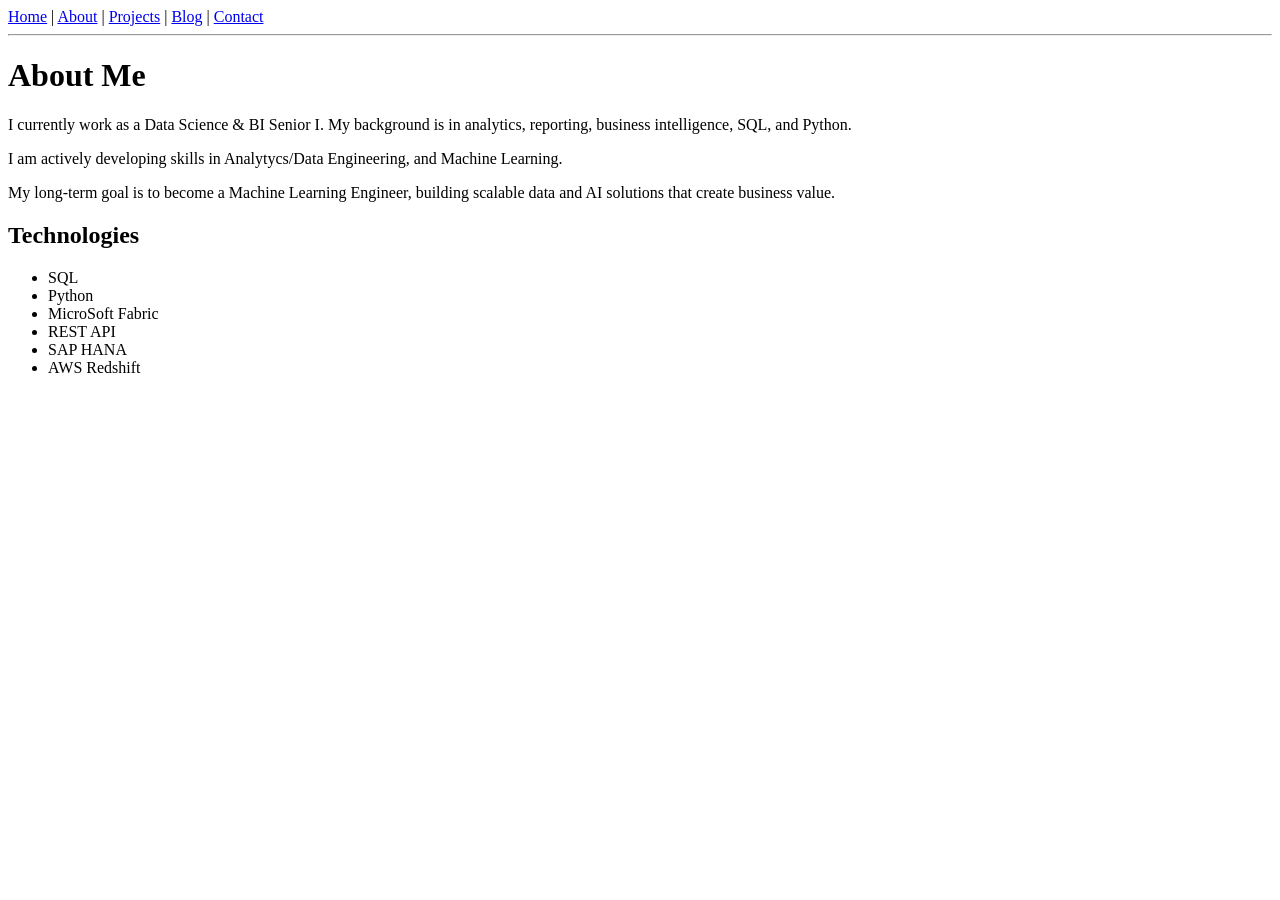
==== about.html @ 6cf84562 "Update about.html" ====
<!DOCTYPE html>
<html>
<head>
    <title>About - Jonathan Oh</title>
</head>
<body>

<nav>
    <a href="index.html">Home</a> |
    <a href="about.html">About</a> |
    <a href="projects.html">Projects</a> |
    <a href="blog.html">Blog</a> |
    <a href="contact.html">Contact</a>
</nav>

<hr>

<h1>About Me</h1>

<p>
I currently work as a Data Science & BI Senior I.
My background is in analytics, reporting, business
intelligence, SQL, and Python.
</p>

<p>
I am actively developing skills in Analytycs/Data Engineering, 
and Machine Learning.
</p>

<p>
My long-term goal is to become a Machine Learning Engineer,
building scalable data and AI solutions that create business
value.
</p>

<h2>Technologies</h2>

<ul>
    <li>SQL</li>
    <li>Python</li>
    <li>MicroSoft Fabric</li>
    <li>REST API</li>
    <li>SAP HANA</li>
    <li>AWS Redshift</li>
    
</ul>

</body>
</html>
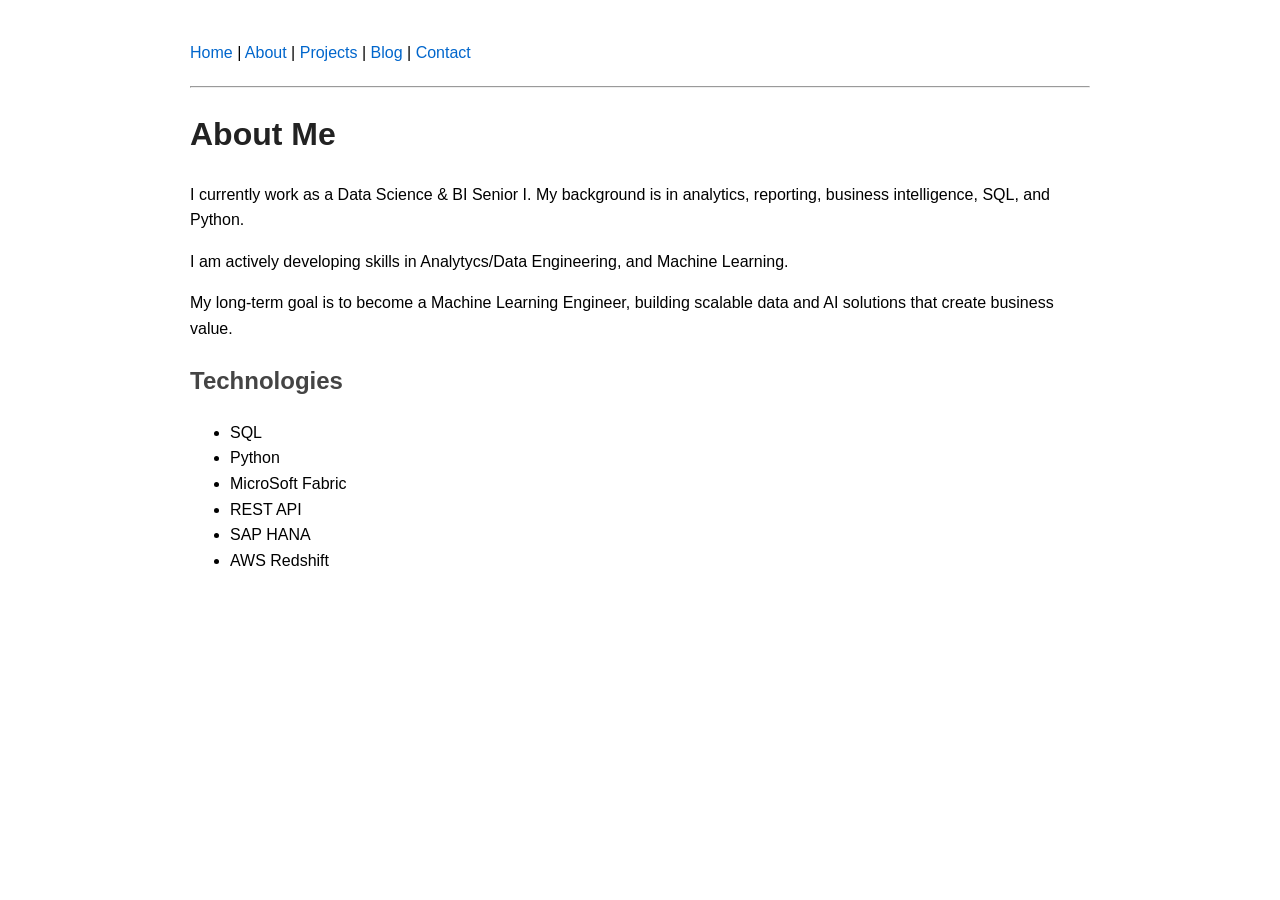
==== commit d517e173: "Update about.html" ====
--- a/about.html
+++ b/about.html
@@ -2,6 +2,7 @@
 <html>
 <head>
     <title>About - Jonathan Oh</title>
+    <link rel="stylesheet" href="style.css">
 </head>
 <body>
 
--- a/style.css
+++ b/style.css
@@ -0,0 +1,32 @@
+body {
+    font-family: Arial, sans-serif;
+    max-width: 900px;
+    margin: 40px auto;
+    padding: 0 20px;
+    line-height: 1.6;
+}
+
+nav {
+    margin-bottom: 20px;
+}
+
+nav a {
+    text-decoration: none;
+    color: #0066cc;
+}
+
+nav a:hover {
+    text-decoration: underline;
+}
+
+h1 {
+    color: #222;
+}
+
+h2 {
+    color: #444;
+}
+
+hr {
+    margin: 20px 0;
+}
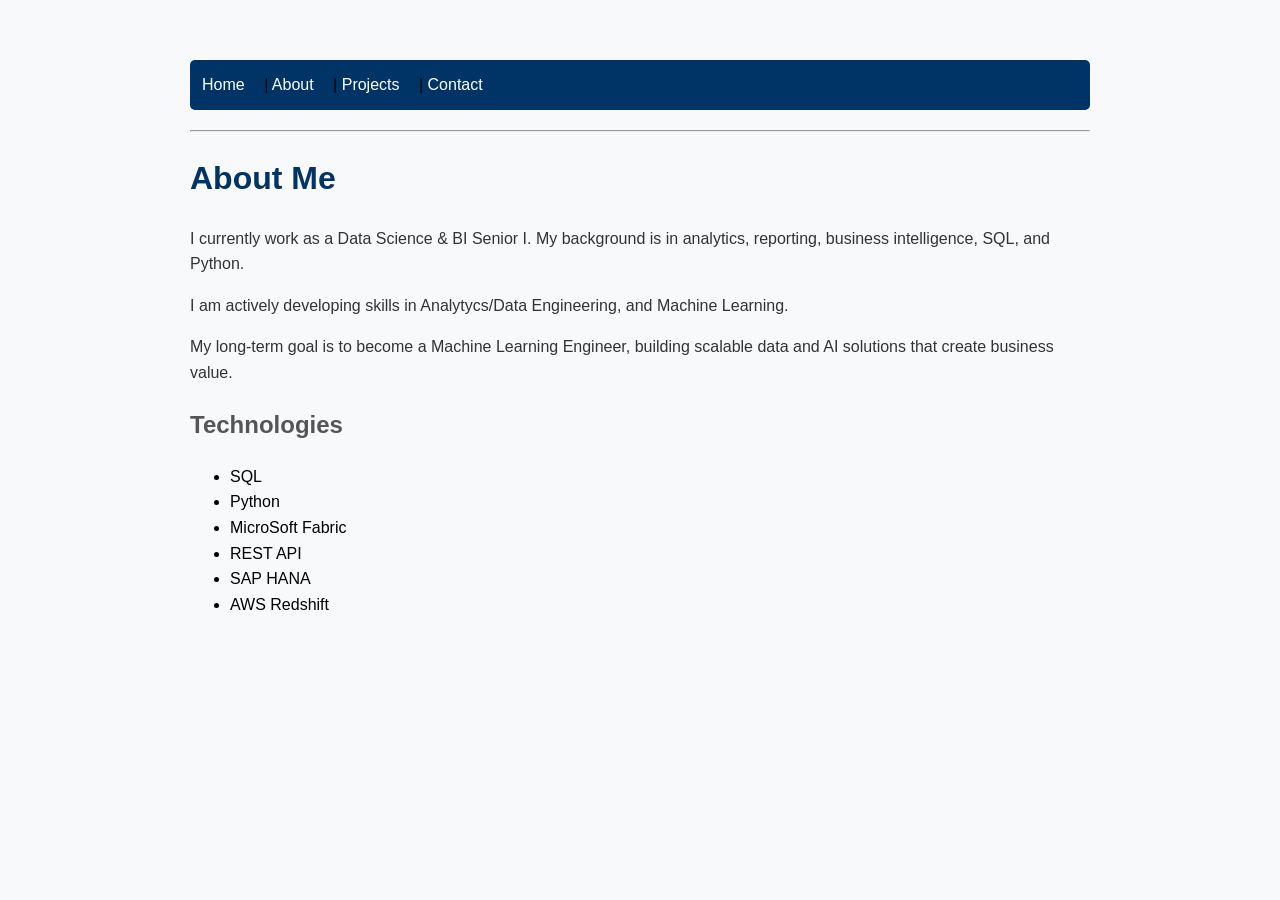
==== commit 00be0a91: "My first homepage is done" ====
--- a/about.html
+++ b/about.html
@@ -10,7 +10,6 @@
     <a href="index.html">Home</a> |
     <a href="about.html">About</a> |
     <a href="projects.html">Projects</a> |
-    <a href="blog.html">Blog</a> |
     <a href="contact.html">Contact</a>
 </nav>
 
--- a/style.css
+++ b/style.css
@@ -2,17 +2,21 @@
     font-family: Arial, sans-serif;
     max-width: 900px;
     margin: 40px auto;
-    padding: 0 20px;
+    padding: 20px;
     line-height: 1.6;
+    background-color: #f8f9fa;
 }
 
 nav {
-    margin-bottom: 20px;
+    background-color: #003366;
+    padding: 12px;
+    border-radius: 5px;
 }
 
 nav a {
+    color: white;
     text-decoration: none;
-    color: #0066cc;
+    margin-right: 15px;
 }
 
 nav a:hover {
@@ -20,13 +24,17 @@
 }
 
 h1 {
-    color: #222;
+    color: #003366;
 }
 
 h2 {
-    color: #444;
+    color: #555;
+}
+
+p {
+    color: #333;
 }
 
 hr {
     margin: 20px 0;
-}
+}
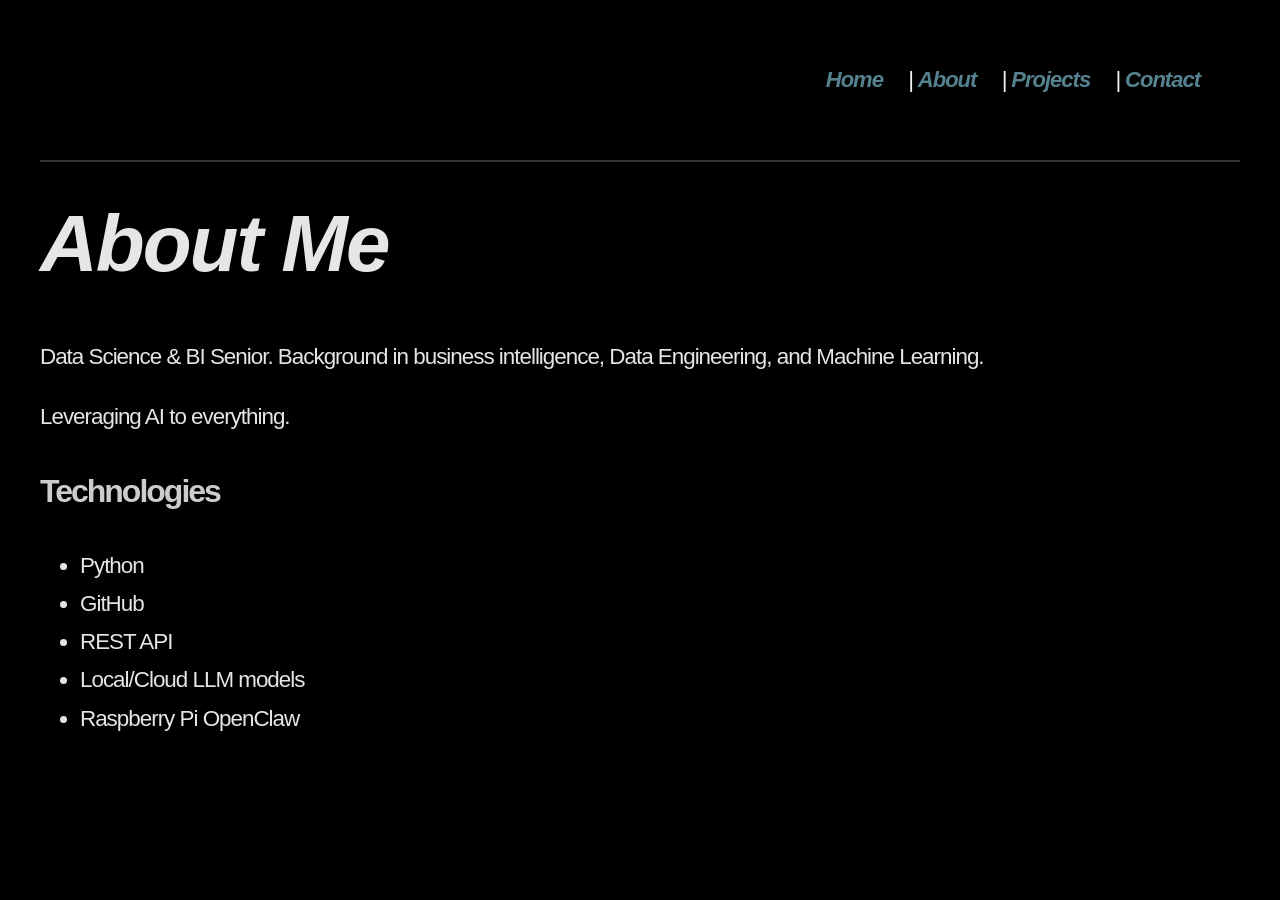
==== commit e925928d: "Reloading pages" ====
--- a/about.html
+++ b/about.html
@@ -1,5 +1,7 @@
 <!DOCTYPE html>
 <html>
+
+
 <head>
     <title>About - Jonathan Oh</title>
     <link rel="stylesheet" href="style.css">
@@ -18,33 +20,27 @@
 <h1>About Me</h1>
 
 <p>
-I currently work as a Data Science & BI Senior I.
-My background is in analytics, reporting, business
-intelligence, SQL, and Python.
+Data Science & BI Senior.
+Background in business
+intelligence, Data Engineering, and Machine Learning.
 </p>
 
 <p>
-I am actively developing skills in Analytycs/Data Engineering, 
-and Machine Learning.
-</p>
-
-<p>
-My long-term goal is to become a Machine Learning Engineer,
-building scalable data and AI solutions that create business
-value.
+Leveraging AI to everything.
 </p>
 
 <h2>Technologies</h2>
 
 <ul>
-    <li>SQL</li>
     <li>Python</li>
-    <li>MicroSoft Fabric</li>
+    <li>GitHub</li>
     <li>REST API</li>
-    <li>SAP HANA</li>
-    <li>AWS Redshift</li>
+    <li>Local/Cloud LLM models</li>
+    <li>Raspberry Pi OpenClaw</li>
     
 </ul>
 
 </body>
+
+
 </html>
--- a/style.css
+++ b/style.css
@@ -1,40 +1,118 @@
 body {
-    font-family: Arial, sans-serif;
-    max-width: 900px;
-    margin: 40px auto;
-    padding: 20px;
-    line-height: 1.6;
-    background-color: #f8f9fa;
+    background-color: #000000;
+    color: #f5f5f5;
+
+    font-family: 'Inter', sans-serif;
+
+    max-width: 1600px;
+    margin: 0 auto;
+    padding: 40px;
+
+    line-height: 1.8;
+    font-size: 20px;
 }
 
+
 nav {
-    background-color: #003366;
-    padding: 12px;
-    border-radius: 5px;
+    padding: 20px;
+    letter-spacing: -1px;
+    font-style: italic;
+    font-size: 22px;
+    margin-bottom: 40px;
+    text-align: right;
 }
 
+
 nav a {
-    color: white;
+    color: #56818f;
     text-decoration: none;
-    margin-right: 15px;
+    letter-spacing: -1px;
+    font-weight: 600;
+    margin-right: 20px;
 }
 
 nav a:hover {
+    color: white;
+}
+
+h1 {
+    font-family: 'Poppins', sans-serif;
+    color: rgb(230, 230, 230);
+    font-style: italic;
+    font-size: 5rem;
+    letter-spacing: -2px;
+    margin-top: 10px;
+    margin-bottom: 10px;
+}
+
+h2 {
+    font-family: 'Poppins', sans-serif;
+    color: #cccccc;
+    letter-spacing: -2px;
+    font-size: 2rem;
+}
+h3 {
+    font-family: 'Poppins', sans-serif;
+    color: white;
+    letter-spacing: -1px;
+    font-size: 1.5rem;
+}
+
+
+p {
+    font-family: 'Poppins', sans-serif;
+    font-size: 1.4rem;
+    font-weight: 540;
+    line-height: 1.7;
+    letter-spacing: -1px;
+    color: #e5e5e5;
+}
+p a {
+    color: #38bdf8;
+    text-decoration: underline;
+    font-weight: 600;
+}
+
+p a:hover {
+    color: #7dd3fc;
     text-decoration: underline;
 }
 
-h1 {
-    color: #003366;
-}
-
-h2 {
-    color: #555;
-}
-
-p {
-    color: #333;
+img {
+    border-radius: 50%;
+    border: 4px solid #4da3ff;
 }
 
 hr {
-    margin: 20px 0;
-}+    border: 1px solid #333333;
+} 
+ul {
+    font-family: 'Poppin', sans-serif;
+    font-size: 1.4rem;
+    font-weight: 540;
+    line-height: 1.7;
+    letter-spacing: -1px;
+    color: #e5e5e5;
+}
+li a {
+    color: #00bfff;
+    text-decoration: none;
+    font-family: 'Inter', sans-serif;
+    letter-spacing: -1px;
+    font-size: 1.4rem;
+    font-weight: 550;
+    line-height: 1.7;
+}
+
+li a:hover {
+    color: #93c5fd;
+    letter-spacing: -1px;
+    text-decoration: underline;
+}
+.hero {
+    display: grid;
+    grid-template-columns: 2fr 1fr;
+    gap: 60px;
+    align-items: center;
+    min-height: 70vh;
+}
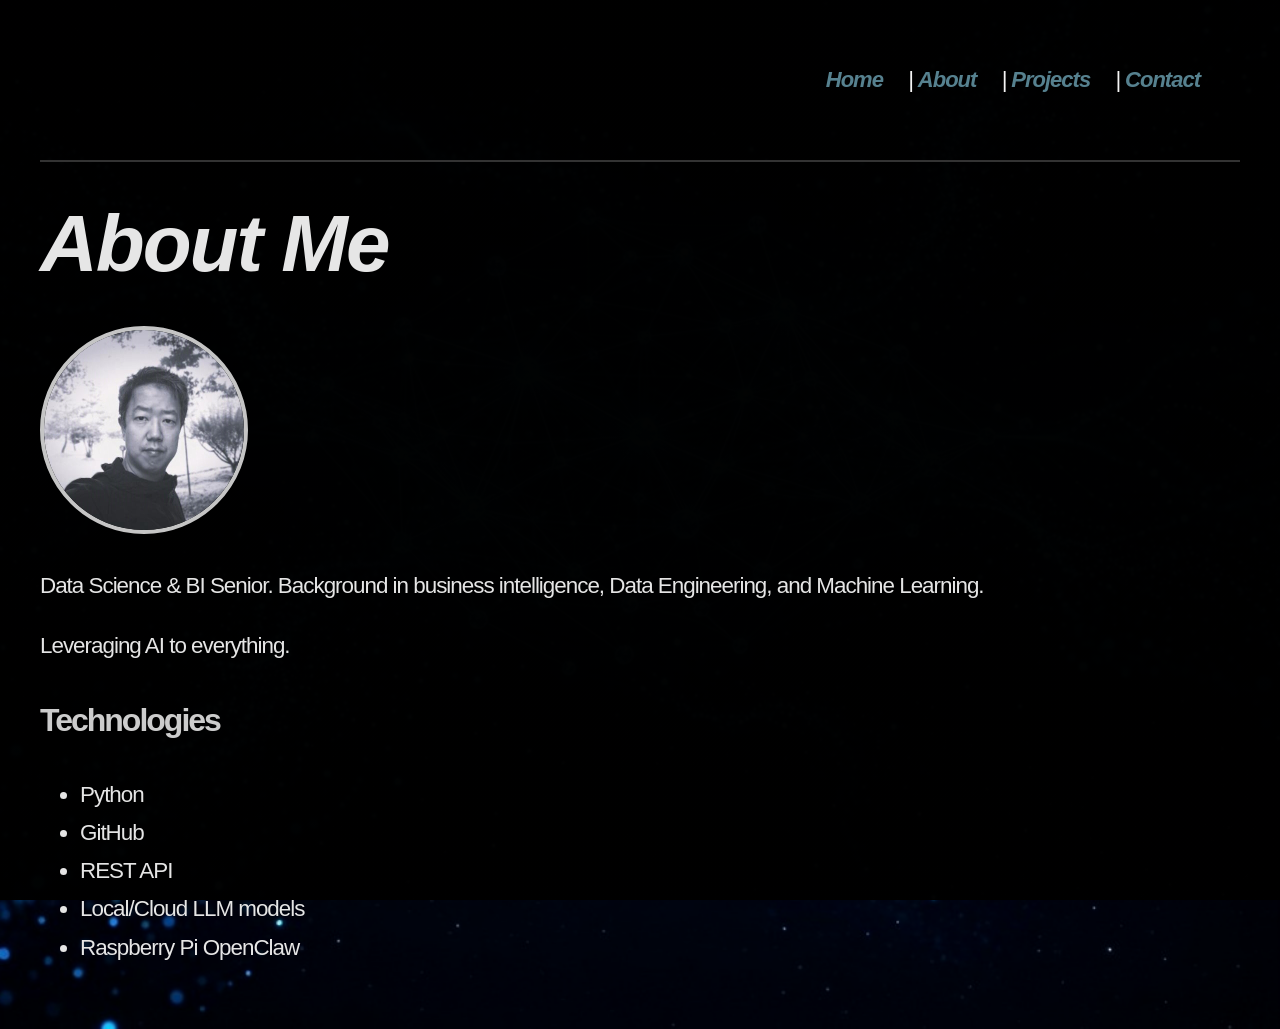
==== commit 1456fd0f: "Done for now" ====
--- a/about.html
+++ b/about.html
@@ -6,7 +6,7 @@
     <title>About - Jonathan Oh</title>
     <link rel="stylesheet" href="style.css">
 </head>
-<body>
+<body class="about-page">
 
 <nav>
     <a href="index.html">Home</a> |
@@ -18,7 +18,8 @@
 <hr>
 
 <h1>About Me</h1>
-
+    <img src="images/jonathan.jpg"
+        width="200">
 <p>
 Data Science & BI Senior.
 Background in business
--- a/style.css
+++ b/style.css
@@ -1,5 +1,4 @@
 body {
-    background-color: #000000;
     color: #f5f5f5;
 
     font-family: 'Inter', sans-serif;
@@ -10,6 +9,11 @@
 
     line-height: 1.8;
     font-size: 20px;
+    
+    background-repeat: no-repeat;
+    background-size: cover;
+    background-position: center;
+
 }
 
 
@@ -80,7 +84,7 @@
 
 img {
     border-radius: 50%;
-    border: 4px solid #4da3ff;
+    border: 4px solid #c5c5c5;
 }
 
 hr {
@@ -116,3 +120,61 @@
     align-items: center;
     min-height: 70vh;
 }
+.home-page {
+    background-image:
+        linear-gradient(
+            rgba(0, 0, 0, 0.91),
+            rgba(0, 0, 0, 0.91)
+        ),
+        url("images/home_bg.png");
+
+    background-repeat: no-repeat;
+    background-size: cover;
+    background-position: center;
+    background-attachment: fixed;
+    min-height: 100vh;
+}
+
+.about-page {
+    background-image:
+        linear-gradient(
+            rgba(0, 0, 0, 0.99),
+            rgba(0, 0, 0, 0.99)
+        ),
+        url("images/about_bg.png");
+
+    background-repeat: no-repeat;
+    background-size: cover;
+    background-position: center;
+    background-attachment: fixed;
+    min-height: 100vh;
+}
+.projects-page {
+    background-image:
+        linear-gradient(
+            rgba(0, 0, 0, 0.91),
+            rgba(0, 0, 0, 0.91)
+        ),
+        url("images/projects_bg.png");
+
+    background-repeat: no-repeat;
+    background-size: cover;
+    background-position: center;
+    background-attachment: fixed;
+    min-height: 100vh;
+}
+
+.contact-page {
+    background-image:
+        linear-gradient(
+            rgba(0, 0, 0, 0.99),
+            rgba(0, 0, 0, 0.99)
+        ),
+        url("images/contact_bg.png");
+
+    background-repeat: no-repeat;
+    background-size: cover;
+    background-position: center;
+    background-attachment: fixed;
+    min-height: 100vh;
+}
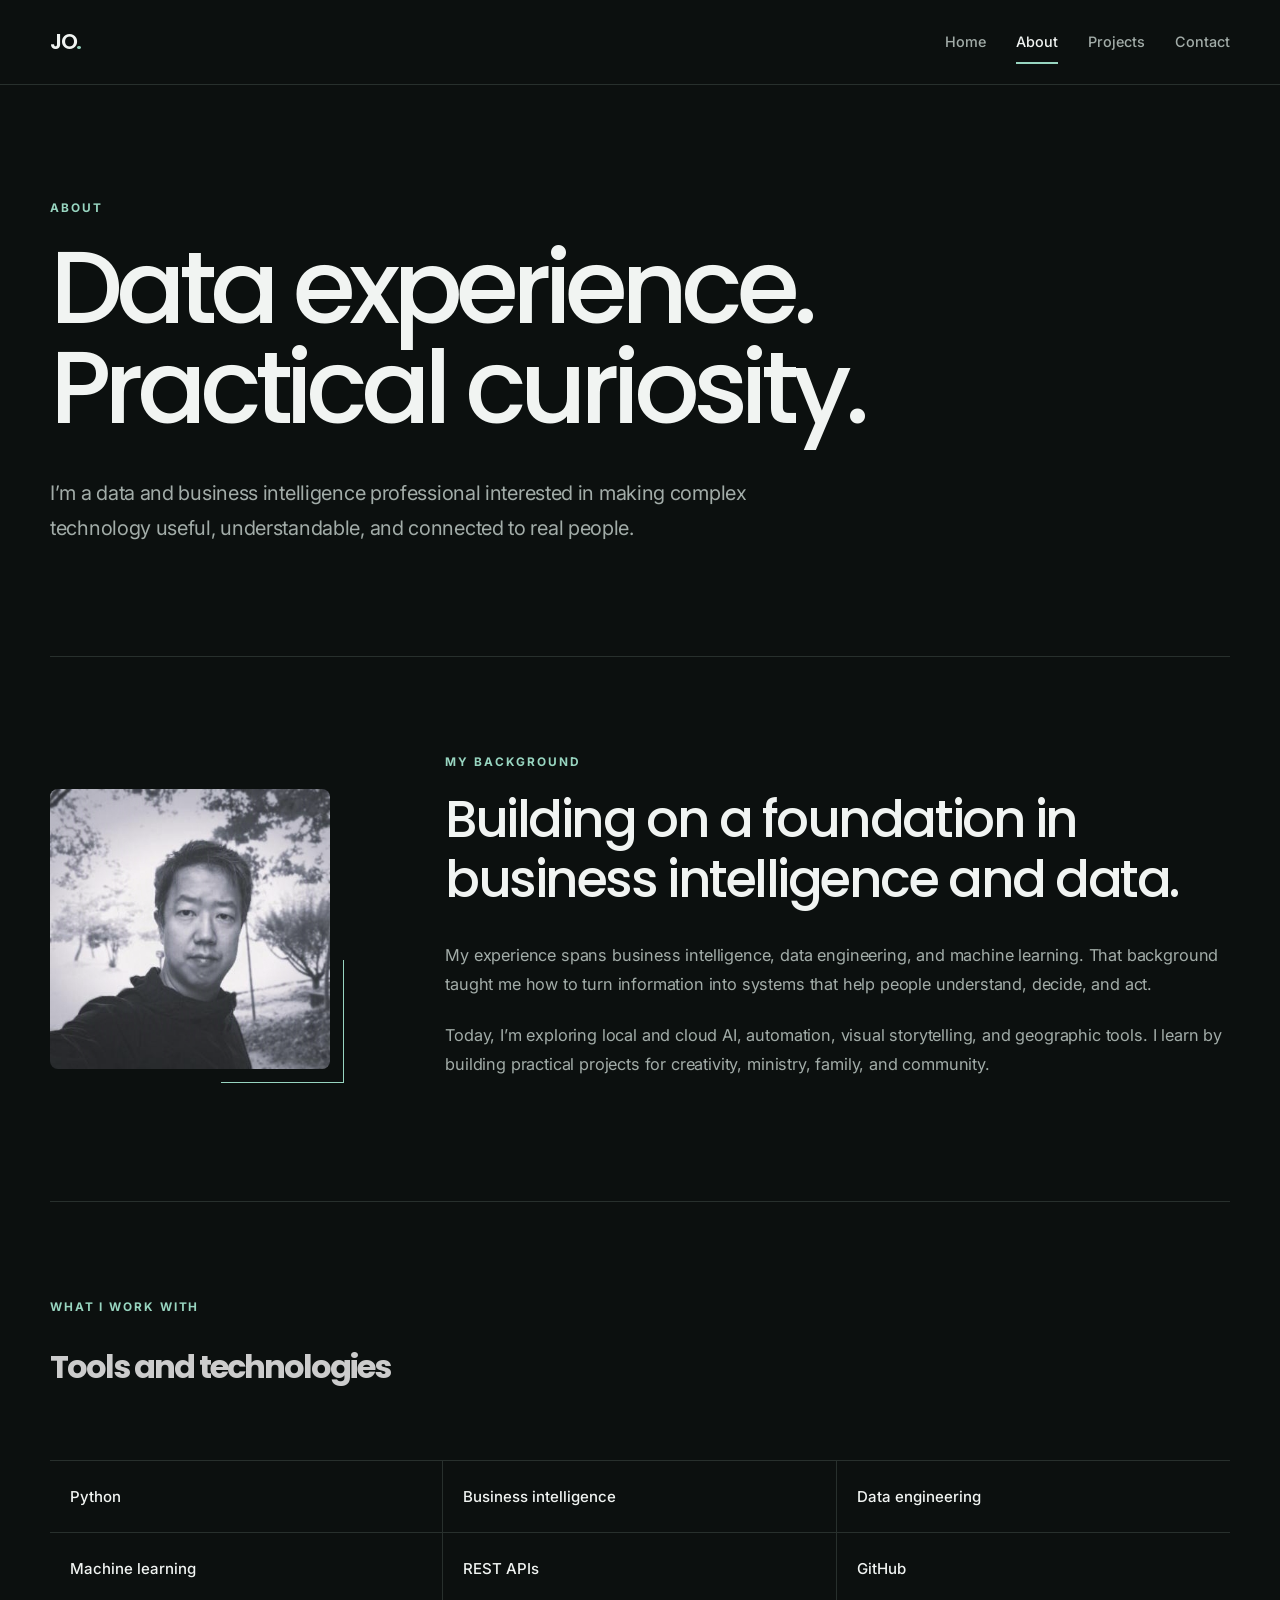
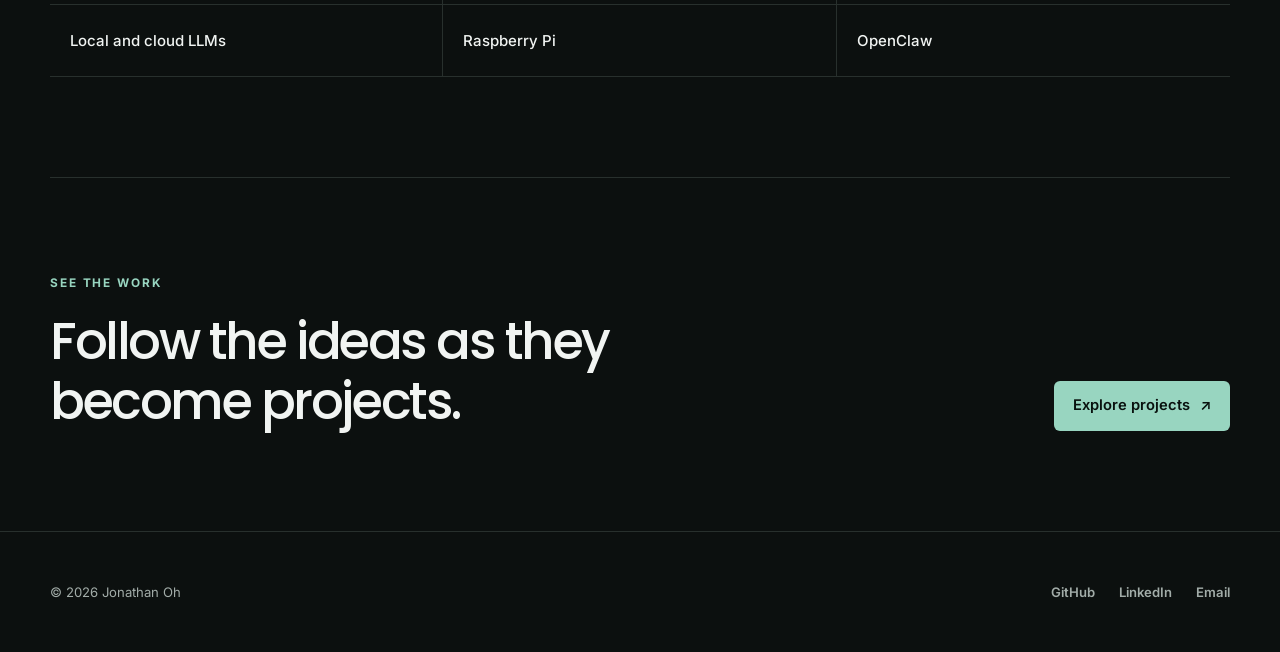
==== commit 9dc4416a: "Redesign portfolio website" ====
--- a/about.html
+++ b/about.html
@@ -1,47 +1,102 @@
 <!DOCTYPE html>
-<html>
-
+<html lang="en">
 
 <head>
-    <title>About - Jonathan Oh</title>
+    <meta charset="UTF-8">
+    <meta name="viewport" content="width=device-width, initial-scale=1.0">
+    <meta name="description" content="Learn about Jonathan Oh's background in business intelligence, data engineering, machine learning, and AI.">
+    <title>About — Jonathan Oh</title>
+
+    <link rel="preconnect" href="https://fonts.googleapis.com">
+    <link rel="preconnect" href="https://fonts.gstatic.com" crossorigin>
+    <link
+        href="https://fonts.googleapis.com/css2?family=Inter:wght@400;500;600;700&family=Poppins:wght@500;600&display=swap"
+        rel="stylesheet">
     <link rel="stylesheet" href="style.css">
 </head>
-<body class="about-page">
 
-<nav>
-    <a href="index.html">Home</a> |
-    <a href="about.html">About</a> |
-    <a href="projects.html">Projects</a> |
-    <a href="contact.html">Contact</a>
-</nav>
+<body class="site-page about-page">
+    <a class="skip-link" href="#main-content">Skip to content</a>
 
-<hr>
+    <header class="home-header">
+        <div class="site-shell home-nav">
+            <a class="home-brand" href="index.html" aria-label="Jonathan Oh, home">JO<span>.</span></a>
+            <nav class="primary-nav" aria-label="Primary navigation">
+                <a href="index.html">Home</a>
+                <a href="about.html" aria-current="page">About</a>
+                <a href="projects.html">Projects</a>
+                <a href="contact.html">Contact</a>
+            </nav>
+        </div>
+    </header>
 
-<h1>About Me</h1>
-    <img src="images/jonathan.jpg"
-        width="200">
-<p>
-Data Science & BI Senior.
-Background in business
-intelligence, Data Engineering, and Machine Learning.
-</p>
+    <main id="main-content" class="page-main">
+        <section class="site-shell page-hero" aria-labelledby="page-title">
+            <p class="eyebrow">About</p>
+            <h1 id="page-title">Data experience.<br>Practical curiosity.</h1>
+            <p class="page-intro">
+                I’m a data and business intelligence professional interested in making complex technology useful,
+                understandable, and connected to real people.
+            </p>
+        </section>
 
-<p>
-Leveraging AI to everything.
-</p>
+        <section class="site-shell page-section profile-section" aria-labelledby="story-title">
+            <div class="profile-image-wrap">
+                <img class="profile-image" src="images/jonathan.jpg" alt="Jonathan Oh" width="480" height="480">
+            </div>
+            <div class="profile-copy">
+                <p class="eyebrow">My background</p>
+                <h2 id="story-title">Building on a foundation in business intelligence and data.</h2>
+                <p>
+                    My experience spans business intelligence, data engineering, and machine learning. That background
+                    taught me how to turn information into systems that help people understand, decide, and act.
+                </p>
+                <p>
+                    Today, I’m exploring local and cloud AI, automation, visual storytelling, and geographic tools. I
+                    learn by building practical projects for creativity, ministry, family, and community.
+                </p>
+            </div>
+        </section>
 
-<h2>Technologies</h2>
+        <section class="site-shell page-section" aria-labelledby="focus-title">
+            <div class="section-heading">
+                <div>
+                    <p class="eyebrow">What I work with</p>
+                    <h2 id="focus-title">Tools and technologies</h2>
+                </div>
+            </div>
+            <ul class="technology-list" aria-label="Technologies">
+                <li>Python</li>
+                <li>Business intelligence</li>
+                <li>Data engineering</li>
+                <li>Machine learning</li>
+                <li>REST APIs</li>
+                <li>GitHub</li>
+                <li>Local and cloud LLMs</li>
+                <li>Raspberry Pi</li>
+                <li>OpenClaw</li>
+            </ul>
+        </section>
 
-<ul>
-    <li>Python</li>
-    <li>GitHub</li>
-    <li>REST API</li>
-    <li>Local/Cloud LLM models</li>
-    <li>Raspberry Pi OpenClaw</li>
-    
-</ul>
+        <section class="site-shell page-section page-cta" aria-labelledby="cta-title">
+            <div>
+                <p class="eyebrow">See the work</p>
+                <h2 id="cta-title">Follow the ideas as they become projects.</h2>
+            </div>
+            <a class="button button-primary" href="projects.html">Explore projects <span aria-hidden="true">↗</span></a>
+        </section>
+    </main>
 
+    <footer class="home-footer">
+        <div class="site-shell footer-inner">
+            <p>© 2026 Jonathan Oh</p>
+            <div class="footer-links">
+                <a href="https://github.com/ohguitar58" target="_blank" rel="noreferrer">GitHub</a>
+                <a href="https://www.linkedin.com/in/jonathan-c-oh-38995641/" target="_blank" rel="noreferrer">LinkedIn</a>
+                <a href="mailto:choh76@gmail.com">Email</a>
+            </div>
+        </div>
+    </footer>
 </body>
 
-
 </html>
--- a/style.css
+++ b/style.css
@@ -1,3 +1,9 @@
+*,
+*::before,
+*::after {
+    box-sizing: border-box;
+}
+
 body {
     color: #f5f5f5;
 
@@ -9,11 +15,15 @@
 
     line-height: 1.8;
     font-size: 20px;
-    
+
     background-repeat: no-repeat;
     background-size: cover;
     background-position: center;
 
+}
+
+body.modal-open {
+    overflow: hidden;
 }
 
 
@@ -55,6 +65,7 @@
     letter-spacing: -2px;
     font-size: 2rem;
 }
+
 h3 {
     font-family: 'Poppins', sans-serif;
     color: white;
@@ -71,8 +82,9 @@
     letter-spacing: -1px;
     color: #e5e5e5;
 }
+
 p a {
-    color: #38bdf8;
+    color: #56818f;
     text-decoration: underline;
     font-weight: 600;
 }
@@ -82,6 +94,25 @@
     text-decoration: underline;
 }
 
+/* Gallery Trigger Link - styled as h2 */
+.gallery-trigger-link {
+    color: #56818f;
+    text-decoration: none;
+    transition: color 0.2s ease;
+    cursor: pointer;
+    display: inline-block;
+}
+
+.gallery-trigger-link:hover {
+    color: white;
+}
+
+.gallery-trigger-link:focus-visible {
+    outline: 3px solid #60a5fa;
+    outline-offset: 4px;
+    border-radius: 4px;
+}
+
 img {
     border-radius: 50%;
     border: 4px solid #c5c5c5;
@@ -89,7 +120,8 @@
 
 hr {
     border: 1px solid #333333;
-} 
+}
+
 ul {
     font-family: 'Poppin', sans-serif;
     font-size: 1.4rem;
@@ -98,6 +130,7 @@
     letter-spacing: -1px;
     color: #e5e5e5;
 }
+
 li a {
     color: #00bfff;
     text-decoration: none;
@@ -113,6 +146,7 @@
     letter-spacing: -1px;
     text-decoration: underline;
 }
+
 .hero {
     display: grid;
     grid-template-columns: 2fr 1fr;
@@ -120,13 +154,33 @@
     align-items: center;
     min-height: 70vh;
 }
-.home-page {
+
+.home-page,
+.site-page {
+    --home-bg: #0c100f;
+    --home-surface: #121716;
+    --home-text: #f1f4f2;
+    --home-muted: #a2aca8;
+    --home-border: #28302d;
+    --home-accent: #98d5c0;
+    --home-accent-dark: #17372e;
+
+    max-width: none;
+    padding: 0;
+    margin: 0;
+    min-height: 100vh;
+    background: var(--home-bg);
+    color: var(--home-text);
+    font-family: 'Inter', sans-serif;
+    font-size: 17.6px;
+    line-height: 1.6;
+}
+
+.about-page {
     background-image:
-        linear-gradient(
-            rgba(0, 0, 0, 0.91),
-            rgba(0, 0, 0, 0.91)
-        ),
-        url("images/home_bg.png");
+        linear-gradient(rgba(0, 0, 0, 0.99),
+            rgba(0, 0, 0, 0.99)),
+        url("images/about_bg.png");
 
     background-repeat: no-repeat;
     background-size: cover;
@@ -135,13 +189,11 @@
     min-height: 100vh;
 }
 
-.about-page {
+.projects-page {
     background-image:
-        linear-gradient(
-            rgba(0, 0, 0, 0.99),
-            rgba(0, 0, 0, 0.99)
-        ),
-        url("images/about_bg.png");
+        linear-gradient(rgba(0, 0, 0, 0.91),
+            rgba(0, 0, 0, 0.91)),
+        url("images/projects_bg.png");
 
     background-repeat: no-repeat;
     background-size: cover;
@@ -149,13 +201,12 @@
     background-attachment: fixed;
     min-height: 100vh;
 }
-.projects-page {
+
+.contact-page {
     background-image:
-        linear-gradient(
-            rgba(0, 0, 0, 0.91),
-            rgba(0, 0, 0, 0.91)
-        ),
-        url("images/projects_bg.png");
+        linear-gradient(rgba(0, 0, 0, 0.99),
+            rgba(0, 0, 0, 0.99)),
+        url("images/contact_bg.png");
 
     background-repeat: no-repeat;
     background-size: cover;
@@ -164,17 +215,1614 @@
     min-height: 100vh;
 }
 
-.contact-page {
-    background-image:
-        linear-gradient(
-            rgba(0, 0, 0, 0.99),
-            rgba(0, 0, 0, 0.99)
-        ),
-        url("images/contact_bg.png");
-
-    background-repeat: no-repeat;
-    background-size: cover;
-    background-position: center;
-    background-attachment: fixed;
+/* Professional homepage */
+.site-shell {
+    width: min(1180px, calc(100% - 80px));
+    margin-inline: auto;
+}
+
+.skip-link {
+    position: fixed;
+    top: 12px;
+    left: 12px;
+    z-index: 100;
+    padding: 10px 14px;
+    background: var(--home-accent);
+    color: #08100d;
+    border-radius: 6px;
+    font-weight: 700;
+    transform: translateY(-150%);
+    transition: transform 160ms ease;
+}
+
+.skip-link:focus {
+    transform: translateY(0);
+}
+
+.home-header {
+    border-bottom: 1px solid var(--home-border);
+}
+
+.home-nav {
+    min-height: 84px;
+    display: flex;
+    align-items: center;
+    justify-content: space-between;
+    gap: 32px;
+}
+
+.home-brand {
+    color: var(--home-text);
+    text-decoration: none;
+    font-family: 'Poppins', sans-serif;
+    font-size: 1.35rem;
+    font-weight: 600;
+    letter-spacing: -0.06em;
+}
+
+.home-brand span {
+    color: var(--home-accent);
+}
+
+.primary-nav {
+    margin: 0;
+    padding: 0;
+    display: flex;
+    align-items: center;
+    gap: 30px;
+    font-size: 0.9rem;
+    font-style: normal;
+    letter-spacing: 0;
+    text-align: left;
+}
+
+.primary-nav a {
+    position: relative;
+    margin: 0;
+    color: var(--home-muted);
+    font-weight: 500;
+    letter-spacing: 0;
+    text-decoration: none;
+    transition: color 160ms ease;
+}
+
+.primary-nav a:hover,
+.primary-nav a:focus-visible,
+.primary-nav a[aria-current="page"] {
+    color: var(--home-text);
+}
+
+.primary-nav a[aria-current="page"]::after {
+    content: '';
+    position: absolute;
+    right: 0;
+    bottom: -10px;
+    left: 0;
+    height: 2px;
+    background: var(--home-accent);
+}
+
+.home-page a:focus-visible {
+    outline: 2px solid var(--home-accent);
+    outline-offset: 5px;
+    border-radius: 2px;
+}
+
+.home-hero {
+    min-height: 680px;
+    padding-block: 112px 90px;
+    display: grid;
+    grid-template-columns: minmax(0, 1fr) 310px;
+    align-items: end;
+    gap: 80px;
+}
+
+.eyebrow {
+    margin: 0 0 22px;
+    color: var(--home-accent);
+    font-family: 'Inter', sans-serif;
+    font-size: 0.74rem;
+    font-weight: 700;
+    line-height: 1;
+    letter-spacing: 0.16em;
+    text-transform: uppercase;
+}
+
+.home-hero h1 {
+    max-width: 850px;
+    margin: 0;
+    color: var(--home-text);
+    font-family: 'Poppins', sans-serif;
+    font-size: clamp(3.2rem, 7vw, 6.5rem);
+    font-style: normal;
+    font-weight: 500;
+    line-height: 0.99;
+    letter-spacing: -0.065em;
+}
+
+.hero-intro {
+    max-width: 700px;
+    margin: 38px 0 0;
+    color: var(--home-muted);
+    font-family: 'Inter', sans-serif;
+    font-size: clamp(1.05rem, 2vw, 1.25rem);
+    font-weight: 400;
+    line-height: 1.7;
+    letter-spacing: -0.015em;
+}
+
+.hero-actions {
+    margin-top: 40px;
+    display: flex;
+    flex-wrap: wrap;
+    gap: 12px;
+}
+
+.button {
+    min-height: 48px;
+    padding: 12px 18px;
+    display: inline-flex;
+    align-items: center;
+    justify-content: center;
+    gap: 10px;
+    border: 1px solid transparent;
+    border-radius: 6px;
+    font-size: 0.92rem;
+    font-weight: 600;
+    text-decoration: none;
+    transition: background-color 160ms ease, border-color 160ms ease, color 160ms ease;
+}
+
+.button-primary {
+    background: var(--home-accent);
+    color: #09110e;
+}
+
+.button-primary:hover {
+    background: #b0e5d3;
+}
+
+.button-secondary {
+    border-color: var(--home-border);
+    color: var(--home-text);
+}
+
+.button-secondary:hover {
+    border-color: #4d5954;
+    background: var(--home-surface);
+}
+
+.hero-note {
+    padding-top: 22px;
+    display: grid;
+    grid-template-columns: 10px 1fr;
+    gap: 14px;
+    border-top: 1px solid var(--home-border);
+}
+
+.status-dot {
+    width: 8px;
+    height: 8px;
+    margin-top: 8px;
+    border-radius: 50%;
+    background: var(--home-accent);
+    box-shadow: 0 0 0 5px rgba(152, 213, 192, 0.1);
+}
+
+.hero-note p {
+    margin: 0;
+    color: var(--home-muted);
+    font-family: 'Inter', sans-serif;
+    font-size: 0.92rem;
+    font-weight: 400;
+    line-height: 1.65;
+    letter-spacing: 0;
+}
+
+.hero-note .note-label {
+    margin-bottom: 6px;
+    color: var(--home-text);
+    font-weight: 600;
+}
+
+.home-section {
+    padding-block: 100px;
+    border-top: 1px solid var(--home-border);
+}
+
+.section-heading {
+    margin-bottom: 42px;
+    display: flex;
+    align-items: end;
+    justify-content: space-between;
+    gap: 30px;
+}
+
+.home-section h2 {
+    max-width: 780px;
+    margin: 0;
+    color: var(--home-text);
+    font-family: 'Poppins', sans-serif;
+    font-size: clamp(2rem, 4vw, 3.4rem);
+    font-weight: 500;
+    line-height: 1.15;
+    letter-spacing: -0.045em;
+}
+
+.text-link {
+    color: var(--home-text);
+    font-size: 0.92rem;
+    font-weight: 600;
+    text-decoration: none;
+    white-space: nowrap;
+}
+
+.text-link span {
+    margin-left: 8px;
+    color: var(--home-accent);
+}
+
+.project-list {
+    border-top: 1px solid var(--home-border);
+}
+
+.project-row {
+    padding: 28px 4px;
+    display: grid;
+    grid-template-columns: 52px minmax(0, 1fr) auto 30px;
+    align-items: center;
+    gap: 24px;
+    border-bottom: 1px solid var(--home-border);
+    color: inherit;
+    text-decoration: none;
+    transition: background-color 160ms ease, padding 160ms ease;
+}
+
+.project-row:hover {
+    padding-inline: 18px;
+    background: var(--home-surface);
+}
+
+.project-number {
+    color: var(--home-muted);
+    font-size: 0.76rem;
+    font-weight: 600;
+    letter-spacing: 0.08em;
+}
+
+.project-summary {
+    display: grid;
+    grid-template-columns: minmax(240px, 0.7fr) minmax(280px, 1fr);
+    align-items: center;
+    gap: 36px;
+}
+
+.project-summary strong {
+    color: var(--home-text);
+    font-size: 1.05rem;
+    font-weight: 600;
+}
+
+.project-summary > span {
+    color: var(--home-muted);
+    font-size: 0.91rem;
+    line-height: 1.55;
+}
+
+.project-status {
+    padding: 5px 9px;
+    border: 1px solid var(--home-border);
+    border-radius: 999px;
+    color: var(--home-muted);
+    font-size: 0.7rem;
+    font-weight: 600;
+    letter-spacing: 0.05em;
+    text-transform: uppercase;
+    white-space: nowrap;
+}
+
+.project-arrow {
+    color: var(--home-accent);
+    font-size: 1.1rem;
+}
+
+.about-preview {
+    display: grid;
+    grid-template-columns: minmax(0, 1fr) minmax(300px, 0.75fr);
+    gap: 100px;
+}
+
+.about-preview-copy {
+    padding-top: 32px;
+}
+
+.about-preview-copy p {
+    margin: 0 0 30px;
+    color: var(--home-muted);
+    font-family: 'Inter', sans-serif;
+    font-size: 1.05rem;
+    font-weight: 400;
+    line-height: 1.75;
+    letter-spacing: -0.01em;
+}
+
+.home-footer {
+    border-top: 1px solid var(--home-border);
+}
+
+.footer-inner {
+    min-height: 120px;
+    display: flex;
+    align-items: center;
+    justify-content: space-between;
+    gap: 30px;
+}
+
+.footer-inner p {
+    margin: 0;
+    color: var(--home-muted);
+    font-family: 'Inter', sans-serif;
+    font-size: 0.82rem;
+    font-weight: 400;
+    letter-spacing: 0;
+}
+
+.footer-links {
+    display: flex;
+    gap: 24px;
+}
+
+.footer-links a {
+    color: var(--home-muted);
+    font-size: 0.82rem;
+    font-weight: 600;
+    text-decoration: none;
+}
+
+.footer-links a:hover {
+    color: var(--home-text);
+}
+
+@media (max-width: 900px) {
+    .home-hero {
+        min-height: auto;
+        grid-template-columns: 1fr;
+        gap: 70px;
+    }
+
+    .hero-note {
+        max-width: 520px;
+    }
+
+    .project-summary {
+        grid-template-columns: 1fr;
+        gap: 7px;
+    }
+
+    .about-preview {
+        grid-template-columns: 1fr;
+        gap: 20px;
+    }
+
+    .about-preview-copy {
+        max-width: 650px;
+        padding-top: 0;
+    }
+}
+
+@media (max-width: 599px) {
+    .home-page {
+        padding: 0;
+    }
+
+    .site-shell {
+        width: min(100% - 40px, 1180px);
+    }
+
+    .home-nav {
+        min-height: 74px;
+        align-items: flex-start;
+        padding-block: 20px;
+    }
+
+    .primary-nav {
+        width: min-content;
+        display: grid;
+        grid-template-columns: repeat(2, auto);
+        gap: 10px 18px;
+        font-size: 0.8rem;
+    }
+
+    .primary-nav a[aria-current="page"]::after {
+        bottom: -3px;
+    }
+
+    .home-hero {
+        padding-block: 88px 70px;
+        gap: 58px;
+    }
+
+    .home-hero h1 {
+        font-size: clamp(2.85rem, 14vw, 4.25rem);
+        line-height: 1.02;
+    }
+
+    .hero-intro {
+        margin-top: 28px;
+    }
+
+    .hero-actions {
+        align-items: stretch;
+        flex-direction: column;
+    }
+
+    .button {
+        width: 100%;
+    }
+
+    .home-section {
+        padding-block: 72px;
+    }
+
+    .section-heading {
+        align-items: flex-start;
+        flex-direction: column;
+    }
+
+    .project-row {
+        grid-template-columns: 32px minmax(0, 1fr) 22px;
+        gap: 14px;
+    }
+
+    .project-row:hover {
+        padding-inline: 8px;
+    }
+
+    .project-status {
+        display: none;
+    }
+
+    .project-summary strong {
+        font-size: 0.98rem;
+    }
+
+    .project-summary > span {
+        font-size: 0.84rem;
+    }
+
+    .footer-inner {
+        padding-block: 28px;
+        align-items: flex-start;
+        flex-direction: column-reverse;
+        gap: 16px;
+    }
+}
+
+/* Shared interior pages */
+.site-page {
+    max-width: none;
     min-height: 100vh;
-}+    margin: 0;
+    padding: 0;
+    background: var(--home-bg);
+    color: var(--home-text);
+    font-family: 'Inter', sans-serif;
+    font-size: 17.6px;
+    line-height: 1.6;
+}
+
+.site-page .page-main {
+    min-height: calc(100vh - 205px);
+}
+
+.site-page .page-hero {
+    padding-block: 118px 110px;
+}
+
+.site-page .page-hero h1 {
+    max-width: 980px;
+    margin: 0;
+    color: var(--home-text);
+    font-family: 'Poppins', sans-serif;
+    font-size: clamp(3.4rem, 8vw, 7.2rem);
+    font-style: normal;
+    font-weight: 500;
+    line-height: 0.98;
+    letter-spacing: -0.068em;
+}
+
+.site-page .page-intro {
+    max-width: 740px;
+    margin: 38px 0 0;
+    color: var(--home-muted);
+    font-family: 'Inter', sans-serif;
+    font-size: clamp(1.05rem, 2vw, 1.25rem);
+    font-weight: 400;
+    line-height: 1.75;
+    letter-spacing: -0.015em;
+}
+
+.site-page .page-section {
+    padding-block: 100px;
+    border-top: 1px solid var(--home-border);
+}
+
+.profile-section {
+    display: grid;
+    grid-template-columns: minmax(220px, 280px) minmax(0, 1fr);
+    align-items: center;
+    gap: clamp(60px, 9vw, 130px);
+}
+
+.profile-image-wrap {
+    position: relative;
+    width: min(100%, 280px);
+}
+
+.profile-image-wrap::after {
+    content: '';
+    position: absolute;
+    right: -14px;
+    bottom: -14px;
+    width: 44%;
+    height: 44%;
+    z-index: -1;
+    border-right: 1px solid var(--home-accent);
+    border-bottom: 1px solid var(--home-accent);
+}
+
+.profile-image {
+    width: 100%;
+    height: auto;
+    display: block;
+    border: 0;
+    border-radius: 8px;
+    filter: grayscale(18%);
+}
+
+.profile-copy h2,
+.page-cta h2 {
+    margin: 0 0 32px;
+    color: var(--home-text);
+    font-family: 'Poppins', sans-serif;
+    font-size: clamp(2rem, 4vw, 3.4rem);
+    font-weight: 500;
+    line-height: 1.16;
+    letter-spacing: -0.048em;
+}
+
+.profile-copy > p:not(.eyebrow) {
+    margin: 0 0 22px;
+    color: var(--home-muted);
+    font-family: 'Inter', sans-serif;
+    font-size: 1.02rem;
+    font-weight: 400;
+    line-height: 1.78;
+    letter-spacing: -0.01em;
+}
+
+.technology-list {
+    margin: 0;
+    padding: 0;
+    display: grid;
+    grid-template-columns: repeat(3, 1fr);
+    border-top: 1px solid var(--home-border);
+    list-style: none;
+    color: var(--home-text);
+    font-family: 'Inter', sans-serif;
+    font-size: 0.94rem;
+    font-weight: 500;
+    line-height: 1.4;
+    letter-spacing: 0;
+}
+
+.technology-list li {
+    min-height: 72px;
+    padding: 20px;
+    display: flex;
+    align-items: center;
+    border-right: 1px solid var(--home-border);
+    border-bottom: 1px solid var(--home-border);
+}
+
+.technology-list li:nth-child(3n) {
+    border-right: 0;
+}
+
+.page-cta {
+    display: flex;
+    align-items: end;
+    justify-content: space-between;
+    gap: 60px;
+}
+
+.page-cta h2 {
+    max-width: 760px;
+    margin-bottom: 0;
+}
+
+.projects-section .section-heading,
+.contact-section .section-heading {
+    margin-bottom: 50px;
+}
+
+.contact-section {
+    border-top: 0;
+}
+
+.contact-section .section-heading h2 {
+    max-width: 980px;
+    color: var(--home-text);
+    font-family: 'Poppins', sans-serif;
+    font-size: clamp(3.4rem, 8vw, 7.2rem);
+    font-weight: 500;
+    line-height: 0.98;
+    letter-spacing: -0.068em;
+}
+
+.project-detail-list {
+    border-top: 1px solid var(--home-border);
+}
+
+.project-detail {
+    padding-block: 52px;
+    display: grid;
+    grid-template-columns: 150px minmax(0, 780px);
+    gap: clamp(36px, 8vw, 110px);
+    border-bottom: 1px solid var(--home-border);
+}
+
+.project-detail-meta {
+    display: flex;
+    align-items: flex-start;
+    justify-content: space-between;
+    gap: 12px;
+    color: var(--home-muted);
+    font-size: 0.75rem;
+    font-weight: 600;
+    letter-spacing: 0.08em;
+}
+
+.project-detail-content .project-date {
+    margin: 0 0 14px;
+    color: var(--home-accent);
+    font-family: 'Inter', sans-serif;
+    font-size: 0.72rem;
+    font-weight: 700;
+    line-height: 1.3;
+    letter-spacing: 0.09em;
+    text-transform: uppercase;
+}
+
+.project-detail-content h3 {
+    margin: 0;
+    color: var(--home-text);
+    font-family: 'Poppins', sans-serif;
+    font-size: clamp(1.55rem, 3vw, 2.35rem);
+    font-weight: 500;
+    line-height: 1.2;
+    letter-spacing: -0.04em;
+}
+
+.project-detail-content h3 a {
+    color: inherit;
+    text-decoration: none;
+}
+
+.project-detail-content h3 a span {
+    color: var(--home-accent);
+    font-size: 0.7em;
+}
+
+.project-detail-content > p:not(.project-date) {
+    max-width: 720px;
+    margin: 22px 0 0;
+    color: var(--home-muted);
+    font-family: 'Inter', sans-serif;
+    font-size: 0.98rem;
+    font-weight: 400;
+    line-height: 1.75;
+    letter-spacing: -0.01em;
+}
+
+.project-detail-content > .text-link {
+    margin-top: 26px;
+    display: inline-block;
+}
+
+.contact-hero .button {
+    margin-top: 40px;
+}
+
+.contact-list {
+    border-top: 1px solid var(--home-border);
+}
+
+.contact-row {
+    min-height: 108px;
+    padding: 25px 4px;
+    display: grid;
+    grid-template-columns: 160px minmax(0, 1fr) 30px;
+    align-items: center;
+    gap: 30px;
+    border-bottom: 1px solid var(--home-border);
+    color: var(--home-text);
+    text-decoration: none;
+    transition: padding 160ms ease, background-color 160ms ease;
+}
+
+.contact-row:hover {
+    padding-inline: 18px;
+    background: var(--home-surface);
+}
+
+.contact-label {
+    color: var(--home-muted);
+    font-size: 0.75rem;
+    font-weight: 700;
+    letter-spacing: 0.1em;
+    text-transform: uppercase;
+}
+
+.contact-row strong {
+    font-size: clamp(1rem, 2.5vw, 1.35rem);
+    font-weight: 500;
+}
+
+.contact-row > span:last-child {
+    color: var(--home-accent);
+    font-size: 1.1rem;
+}
+
+.site-page .series-label {
+    margin: 0 0 16px;
+    color: #cccccc;
+    font-family: 'Inter', sans-serif;
+    font-size: 0.9rem;
+    font-weight: 600;
+    line-height: 1.4;
+    letter-spacing: 0;
+}
+
+@media (max-width: 760px) {
+    .site-page .page-hero {
+        padding-block: 88px 76px;
+    }
+
+    .site-page .page-hero h1 {
+        font-size: clamp(2.9rem, 14vw, 5rem);
+        line-height: 1.02;
+    }
+
+    .site-page .page-section {
+        padding-block: 72px;
+    }
+
+    .profile-section {
+        grid-template-columns: 1fr;
+        gap: 60px;
+    }
+
+    .profile-image-wrap {
+        max-width: 240px;
+    }
+
+    .contact-section .section-heading h2 {
+        font-size: clamp(2.9rem, 14vw, 5rem);
+        line-height: 1.02;
+    }
+
+    .technology-list {
+        grid-template-columns: 1fr 1fr;
+    }
+
+    .technology-list li:nth-child(3n) {
+        border-right: 1px solid var(--home-border);
+    }
+
+    .technology-list li:nth-child(2n) {
+        border-right: 0;
+    }
+
+    .page-cta {
+        align-items: flex-start;
+        flex-direction: column;
+    }
+
+    .project-detail {
+        grid-template-columns: 1fr;
+        gap: 26px;
+    }
+
+    .project-detail-meta {
+        justify-content: flex-start;
+    }
+
+    .contact-row {
+        grid-template-columns: 1fr 24px;
+        gap: 8px 18px;
+    }
+
+    .contact-label {
+        grid-column: 1 / -1;
+    }
+}
+
+@media (max-width: 599px) {
+    .site-page {
+        padding: 0;
+    }
+
+    .site-page .page-intro {
+        margin-top: 28px;
+    }
+
+    .technology-list {
+        grid-template-columns: 1fr;
+    }
+
+    .technology-list li,
+    .technology-list li:nth-child(2n),
+    .technology-list li:nth-child(3n) {
+        border-right: 0;
+    }
+
+    .page-cta .button {
+        width: 100%;
+    }
+
+    .project-detail {
+        padding-block: 40px;
+    }
+
+    .contact-row {
+        min-height: 100px;
+    }
+
+    .contact-row strong {
+        overflow-wrap: anywhere;
+    }
+}
+
+
+/* Sermon Gallery Modal Styles */
+
+/* Overlay Backdrop */
+.sermon-gallery-overlay {
+    position: fixed;
+    inset: 0;
+    background-color: rgba(0, 0, 0, 0.85);
+    z-index: 1000;
+    cursor: pointer;
+}
+
+.sermon-gallery-modal {
+    position: fixed;
+    inset: 0;
+    z-index: 1001;
+    display: none;
+    flex-direction: column;
+    padding: 32px;
+    overflow-y: auto;
+    margin: auto;
+}
+.sermon-gallery-modal:not([hidden]) {
+    display: flex;
+}
+
+.sermon-gallery-modal.expanded-fullscreen {
+    position: fixed;
+    inset: 0;
+    top: 0;
+    left: 0;
+    right: 0;
+    bottom: 0;
+    transform: none;
+    border-radius: 0;
+    border: none;
+    background: #000;
+    max-height: 100vh;
+    max-width: 100%;
+    overflow: hidden;
+    display: flex;
+    flex-direction: column;
+    align-items: center;
+    justify-content: center;
+    display: flex;
+    padding: 0;
+    width: 100vw;
+    height: 100vh;
+}
+.sermon-gallery-modal[hidden] {
+    display: none;
+}
+
+/* Modal Header */
+.gallery-header {
+    display: flex;
+    justify-content: space-between;
+    align-items: center;
+    padding: 24px;
+    border-bottom: 1px solid #333;
+    background: linear-gradient(180deg, #2a2a2a 0%, #1a1a1a 100%);
+}
+
+#gallery-title {
+    margin: 0;
+    font-family: 'Poppins', sans-serif;
+    font-size: 1.8rem;
+    color: #f5f5f5;
+    letter-spacing: -1px;
+}
+
+.close-button {
+    background: none;
+    border: none;
+    color: #f5f5f5;
+    font-size: 2rem;
+    cursor: pointer;
+    padding: 8px;
+    width: 44px;
+    height: 44px;
+    display: flex;
+    align-items: center;
+    justify-content: center;
+    border-radius: 4px;
+    transition: all 0.2s ease;
+    flex-shrink: 0;
+}
+
+.close-button:hover {
+    background-color: #2563eb;
+    color: #f5f5f5;
+}
+
+.close-button:focus-visible {
+    outline: 3px solid #60a5fa;
+    outline-offset: 2px;
+}
+
+/* Series Selector */
+.series-selector {
+    padding: 24px;
+    border-bottom: 1px solid #333;
+    background: #1a1a1a;
+}
+
+.series-selector label {
+    display: block;
+    font-family: 'Poppins', sans-serif;
+    font-size: 0.95rem;
+    color: #cccccc;
+    margin-bottom: 16px;
+    font-weight: 600;
+    letter-spacing: -0.5px;
+}
+
+.series-buttons {
+    display: flex;
+    flex-wrap: wrap;
+    gap: 12px;
+}
+
+.series-button {
+    background-color: #3b82f6;
+    color: #f5f5f5;
+    border: 2px solid transparent;
+    border-radius: 6px;
+    padding: 12px 20px;
+    font-family: 'Inter', sans-serif;
+    font-size: 0.9rem;
+    font-weight: 500;
+    cursor: pointer;
+    transition: all 0.2s ease;
+    min-width: 44px;
+    min-height: 44px;
+    display: flex;
+    align-items: center;
+    justify-content: center;
+    letter-spacing: -0.5px;
+}
+
+.series-button:hover {
+    background-color: #2563eb;
+    transform: translateY(-2px);
+    box-shadow: 0 4px 12px rgba(59, 130, 246, 0.3);
+}
+
+.series-button[aria-selected="true"] {
+    background-color: #1d4ed8;
+    font-weight: 700;
+    border-color: #60a5fa;
+    box-shadow: 0 0 0 3px rgba(96, 165, 250, 0.2);
+    outline: 2px solid #60a5fa;
+    outline-offset: 0px;
+}
+
+.series-button[aria-selected="true"]:hover {
+    background-color: #1e40af;
+    transform: none;
+}
+
+.series-button:focus-visible {
+    outline: 3px solid #60a5fa;
+    outline-offset: 2px;
+}
+
+.series-button:disabled {
+    background-color: #4b5563;
+    color: #999999;
+    cursor: not-allowed;
+    opacity: 0.5;
+    transform: none;
+    box-shadow: none;
+}
+
+.series-button:disabled:hover {
+    background-color: #4b5563;
+    transform: none;
+    box-shadow: none;
+}
+
+/* Image Viewer Container and Display */
+.image-viewer {
+    display: flex;
+    flex-direction: column;
+    align-items: center;
+    gap: 16px;
+    padding: 24px;
+    background: #0f0f0f;
+    min-height: 400px;
+}
+
+.image-counter {
+    font-family: 'Poppins', sans-serif;
+    font-size: 0.85rem;
+    color: #999;
+    font-weight: 500;
+    letter-spacing: -0.5px;
+    text-transform: uppercase;
+    margin-bottom: 8px;
+}
+
+.image-container {
+    display: flex;
+    align-items: center;
+    justify-content: center;
+    width: 100%;
+    flex: 1;
+    min-height: 250px;
+    background: #1a1a1a;
+    border-radius: 8px;
+    overflow: hidden;
+    padding: 20px;
+}
+
+.cartoon-image {
+    max-width: 100%;
+    height: auto;
+    object-fit: contain;
+    border-radius: 4px;
+}
+
+/* Loading Spinner */
+.loading-spinner {
+    display: none;
+    flex-direction: column;
+    align-items: center;
+    justify-content: center;
+    gap: 16px;
+    color: #cccccc;
+}
+
+.loading-spinner.show {
+    display: flex;
+}
+
+.spinner {
+    width: 50px;
+    height: 50px;
+    border: 4px solid #333;
+    border-top: 4px solid #3b82f6;
+    border-radius: 50%;
+    animation: spin 0.8s linear infinite;
+}
+
+@keyframes spin {
+    0% {
+        transform: rotate(0deg);
+    }
+
+    100% {
+        transform: rotate(360deg);
+    }
+}
+
+.spinner-text {
+    font-family: 'Poppins', sans-serif;
+    font-size: 0.95rem;
+    font-weight: 500;
+}
+
+/* Error Message */
+.error-message {
+    display: none;
+    padding: 16px 20px;
+    background-color: rgba(220, 38, 38, 0.1);
+    border: 1px solid #dc2626;
+    border-radius: 6px;
+    color: #fca5a5;
+    font-family: 'Poppins', sans-serif;
+    font-size: 0.95rem;
+    font-weight: 500;
+    text-align: center;
+    letter-spacing: -0.5px;
+}
+
+.error-message.show {
+    display: block;
+}
+
+/* Navigation Controls */
+.navigation-controls {
+    display: flex;
+    justify-content: center;
+    gap: 16px;
+    padding: 16px 24px 24px;
+    background: #1a1a1a;
+    border-top: 1px solid #333;
+}
+
+.nav-button {
+    background-color: #3b82f6;
+    color: #f5f5f5;
+    border: none;
+    border-radius: 6px;
+    padding: 12px 24px;
+    font-family: 'Inter', sans-serif;
+    font-size: 0.95rem;
+    font-weight: 600;
+    cursor: pointer;
+    min-width: 120px;
+    min-height: 44px;
+    display: flex;
+    align-items: center;
+    justify-content: center;
+    transition: all 0.2s ease;
+}
+
+.nav-button:hover:not(:disabled) {
+    background-color: #2563eb;
+}
+
+.nav-button:focus-visible {
+    outline: 3px solid #60a5fa;
+    outline-offset: 2px;
+}
+
+.nav-button:disabled {
+    background-color: #4b5563;
+    color: #999;
+    cursor: not-allowed;
+    opacity: 0.5;
+}
+
+/* Thumbnails View */
+.thumbnails-view {
+    padding: 24px;
+    background: #0f0f0f;
+    flex: 1;
+    overflow-y: auto;
+}
+
+.thumbnails-grid {
+    display: grid;
+    grid-template-columns: repeat(auto-fill, minmax(240px, 1fr));
+    gap: 16px;
+    padding: 8px;
+}
+
+.thumbnail-item {
+    aspect-ratio: 1;
+    border-radius: 8px;
+    overflow: hidden;
+    cursor: pointer;
+    border: 2px solid transparent;
+    transition: all 0.2s ease;
+    background: #1a1a1a;
+    flex-shrink: 0;
+}
+
+.thumbnail-item img {
+    width: 100%;
+    height: 100%;
+    object-fit: cover;
+    border-radius: 6px;
+}
+
+.thumbnail-item:hover {
+    border-color: #3b82f6;
+    transform: scale(1.05);
+    box-shadow: 0 4px 12px rgba(59, 130, 246, 0.3);
+}
+
+.thumbnail-item:focus-visible {
+    outline: 3px solid #60a5fa;
+    outline-offset: 2px;
+}
+
+.thumbnail-item.selected {
+    border-color: #60a5fa;
+    box-shadow: 0 0 0 3px rgba(96, 165, 250, 0.3);
+}
+
+.thumbnail-item.thumbnail-load-error {
+    display: flex;
+    align-items: center;
+    justify-content: center;
+    color: #fca5a5;
+    border-color: #7f1d1d;
+    cursor: not-allowed;
+}
+
+.thumbnail-error-text {
+    padding: 16px;
+    font-family: 'Inter', sans-serif;
+    font-size: 0.9rem;
+}
+
+/* Expanded View */
+.expanded-view {
+    display: none;
+    flex: 1;
+    min-height: 0;
+    flex-direction: column;
+    align-items: center;
+    justify-content: center;
+    width: auto;
+    max-width: 100%;
+}
+.expanded-view:not([hidden]) {
+    display: flex;
+}
+
+.expanded-image-container {
+    display: flex;
+    align-items: center;
+    justify-content: center;
+    width: auto;
+    max-width: 100%;
+    min-height: 0;
+    background: #1a1a1a;
+    border-radius: 8px;
+    overflow: hidden;
+    padding: 20px;
+    flex: 1;
+}
+
+
+#expanded-image {
+    max-width: 90vw;
+    max-height: 70vh;
+    object-fit: contain;
+    border-radius: 0;
+    border: none;
+}
+
+
+
+.sermon-gallery-modal.expanded-fullscreen .expanded-view {
+    padding: 0;
+    background: #000;
+    height: 100vh;
+    width: 100%;
+    gap: 0;
+    justify-content: center;
+    align-items: center;
+    flex-direction: column;
+}
+
+.expanded-header {
+    display: flex;
+    justify-content: flex-end;
+    align-items: center;
+    margin-bottom: 12px;
+}
+
+.sermon-gallery-modal.expanded-fullscreen .expanded-header {
+    position: absolute;
+    top: 20px;
+    right: 20px;
+    margin-bottom: 0;
+    z-index: 9999;
+}
+
+.expanded-close {
+    background: none;
+    border: none;
+    color: #f5f5f5;
+    font-size: 2rem;
+    cursor: pointer;
+    padding: 8px;
+    width: 44px;
+    height: 44px;
+    display: flex;
+    align-items: center;
+    justify-content: center;
+    border-radius: 4px;
+    transition: all 0.2s ease;
+    position: relative;
+    z-index: 9999;
+}
+
+.expanded-close:hover {
+    background-color: #2563eb;
+    color: #f5f5f5;
+}
+
+.expanded-close:focus-visible {
+    outline: 3px solid #60a5fa;
+    outline-offset: 2px;
+}
+
+.sermon-gallery-modal.expanded-fullscreen .expanded-close {
+    background-color: rgba(255, 255, 255, 0.1);
+    font-size: 2.5rem;
+}
+
+.sermon-gallery-modal.expanded-fullscreen .expanded-close:hover {
+    background-color: rgba(255, 255, 255, 0.2);
+}
+
+
+.expanded-cartoon-image {
+    max-width: 100%;
+    height: auto;
+    object-fit: contain;
+    border-radius: 4px;
+    max-height: 500px;
+}
+
+.expanded-image-error {
+    color: #fca5a5;
+    font-size: 1rem;
+    text-align: center;
+}
+
+.sermon-gallery-modal.expanded-fullscreen .expanded-image-container {
+    width: 100%;
+    height: auto;
+    flex: 1;
+    background: #000;
+    border-radius: 0;
+    padding: 40px 20px;
+    min-height: auto;
+    display: flex;
+    align-items: center;
+    justify-content: center;
+}
+
+.sermon-gallery-modal.expanded-fullscreen .expanded-cartoon-image {
+    max-width: 80vw;
+    max-height: 80vh;
+    width: auto;
+    height: auto;
+}
+
+.expanded-counter {
+    font-family: 'Poppins', sans-serif;
+    font-size: 0.9rem;
+    color: #999;
+    font-weight: 500;
+    text-align: center;
+    letter-spacing: -0.5px;
+}
+
+.sermon-gallery-modal.expanded-fullscreen .expanded-counter {
+    display: none;
+}
+
+.expanded-navigation {
+    display: flex;
+    justify-content: center;
+    gap: 12px;
+    flex-wrap: wrap;
+}
+
+.sermon-gallery-modal.expanded-fullscreen .expanded-navigation {
+    display: flex;
+    justify-content: center;
+    gap: 24px;
+    padding: 24px 0;
+    background: #000;
+    width: 100%;
+    flex-wrap: wrap;
+}
+
+.back-button {
+    background-color: #6366f1;
+    color: #f5f5f5;
+    border: none;
+    border-radius: 6px;
+    padding: 10px 20px;
+    font-family: 'Inter', sans-serif;
+    font-size: 0.9rem;
+    font-weight: 600;
+    cursor: pointer;
+    min-height: 44px;
+    display: flex;
+    align-items: center;
+    justify-content: center;
+    transition: all 0.2s ease;
+}
+
+.back-button:hover {
+    background-color: #4f46e5;
+}
+
+.back-button:focus-visible {
+    outline: 3px solid #a5b4fc;
+    outline-offset: 2px;
+}
+
+.sermon-gallery-modal.expanded-fullscreen .back-button {
+    display: none;
+}
+
+.sermon-gallery-modal.expanded-fullscreen .nav-button {
+    font-size: 1.5rem;
+    padding: 16px 32px;
+    background-color: rgba(255, 255, 255, 0.1);
+}
+
+.sermon-gallery-modal.expanded-fullscreen .nav-button:hover:not(:disabled) {
+    background-color: rgba(255, 255, 255, 0.2);
+}
+
+/* Desktop Responsive Breakpoint (1024px and wider) */
+@media (min-width: 1024px) {
+    .sermon-gallery-modal {
+        width: min(85%, 1200px);
+    }
+}
+
+/* Tablet Responsive Breakpoint (600px to 1023px) */
+@media (min-width: 600px) and (max-width: 1023px) {
+    .sermon-gallery-modal {
+        width: 90%;
+    }
+
+    .series-buttons {
+        gap: 10px;
+    }
+
+    .series-button {
+        padding: 9px 14px;
+        font-size: 0.85rem;
+    }
+}
+
+/* Mobile Responsive Breakpoint (under 600px) */
+@media (max-width: 599px) {
+    body {
+        padding: 20px;
+    }
+
+    h1 {
+        font-size: 3rem;
+        line-height: 1.15;
+    }
+
+    nav {
+        padding: 10px 0;
+        text-align: left;
+    }
+
+    .sermon-gallery-modal {
+        width: 95%;
+        max-height: 95vh;
+        margin: 0 auto;
+    }
+
+    .gallery-header {
+        padding: 16px;
+    }
+
+    #gallery-title {
+        font-size: 1.4rem;
+    }
+
+    .close-button {
+        width: 40px;
+        height: 40px;
+        font-size: 1.6rem;
+    }
+
+    .series-selector {
+        padding: 16px;
+    }
+
+    .series-selector label {
+        font-size: 0.85rem;
+        margin-bottom: 10px;
+    }
+
+    .series-buttons {
+        flex-direction: column;
+        gap: 8px;
+    }
+
+    .series-button {
+        width: 100%;
+        padding: 10px 12px;
+        font-size: 0.85rem;
+        min-height: 44px;
+        display: flex;
+        align-items: center;
+        justify-content: center;
+    }
+
+    .thumbnails-view {
+        padding: 16px;
+    }
+
+    .thumbnails-grid {
+        grid-template-columns: repeat(auto-fill, minmax(100px, 1fr));
+        gap: 12px;
+        padding: 4px;
+    }
+
+    .thumbnail-item {
+        aspect-ratio: 1;
+    }
+
+    .expanded-view {
+        padding: 16px;
+        gap: 12px;
+    }
+
+    .expanded-image-container {
+        min-height: 250px;
+        padding: 12px;
+    }
+
+    .expanded-cartoon-image {
+        max-height: 300px;
+    }
+
+    .expanded-counter {
+        font-size: 0.8rem;
+    }
+
+    .expanded-navigation {
+        flex-direction: column;
+    }
+
+    .nav-button {
+        width: 100%;
+        min-height: 44px;
+        padding: 12px 16px;
+        font-size: 0.9rem;
+    }
+
+    .back-button {
+        width: 100%;
+        min-height: 44px;
+        padding: 12px 16px;
+    }
+
+    .error-message {
+        font-size: 0.85rem;
+        padding: 12px 16px;
+    }
+
+    .spinner {
+        width: 40px;
+        height: 40px;
+        border-width: 3px;
+    }
+
+    .spinner-text {
+        font-size: 0.85rem;
+    }
+}
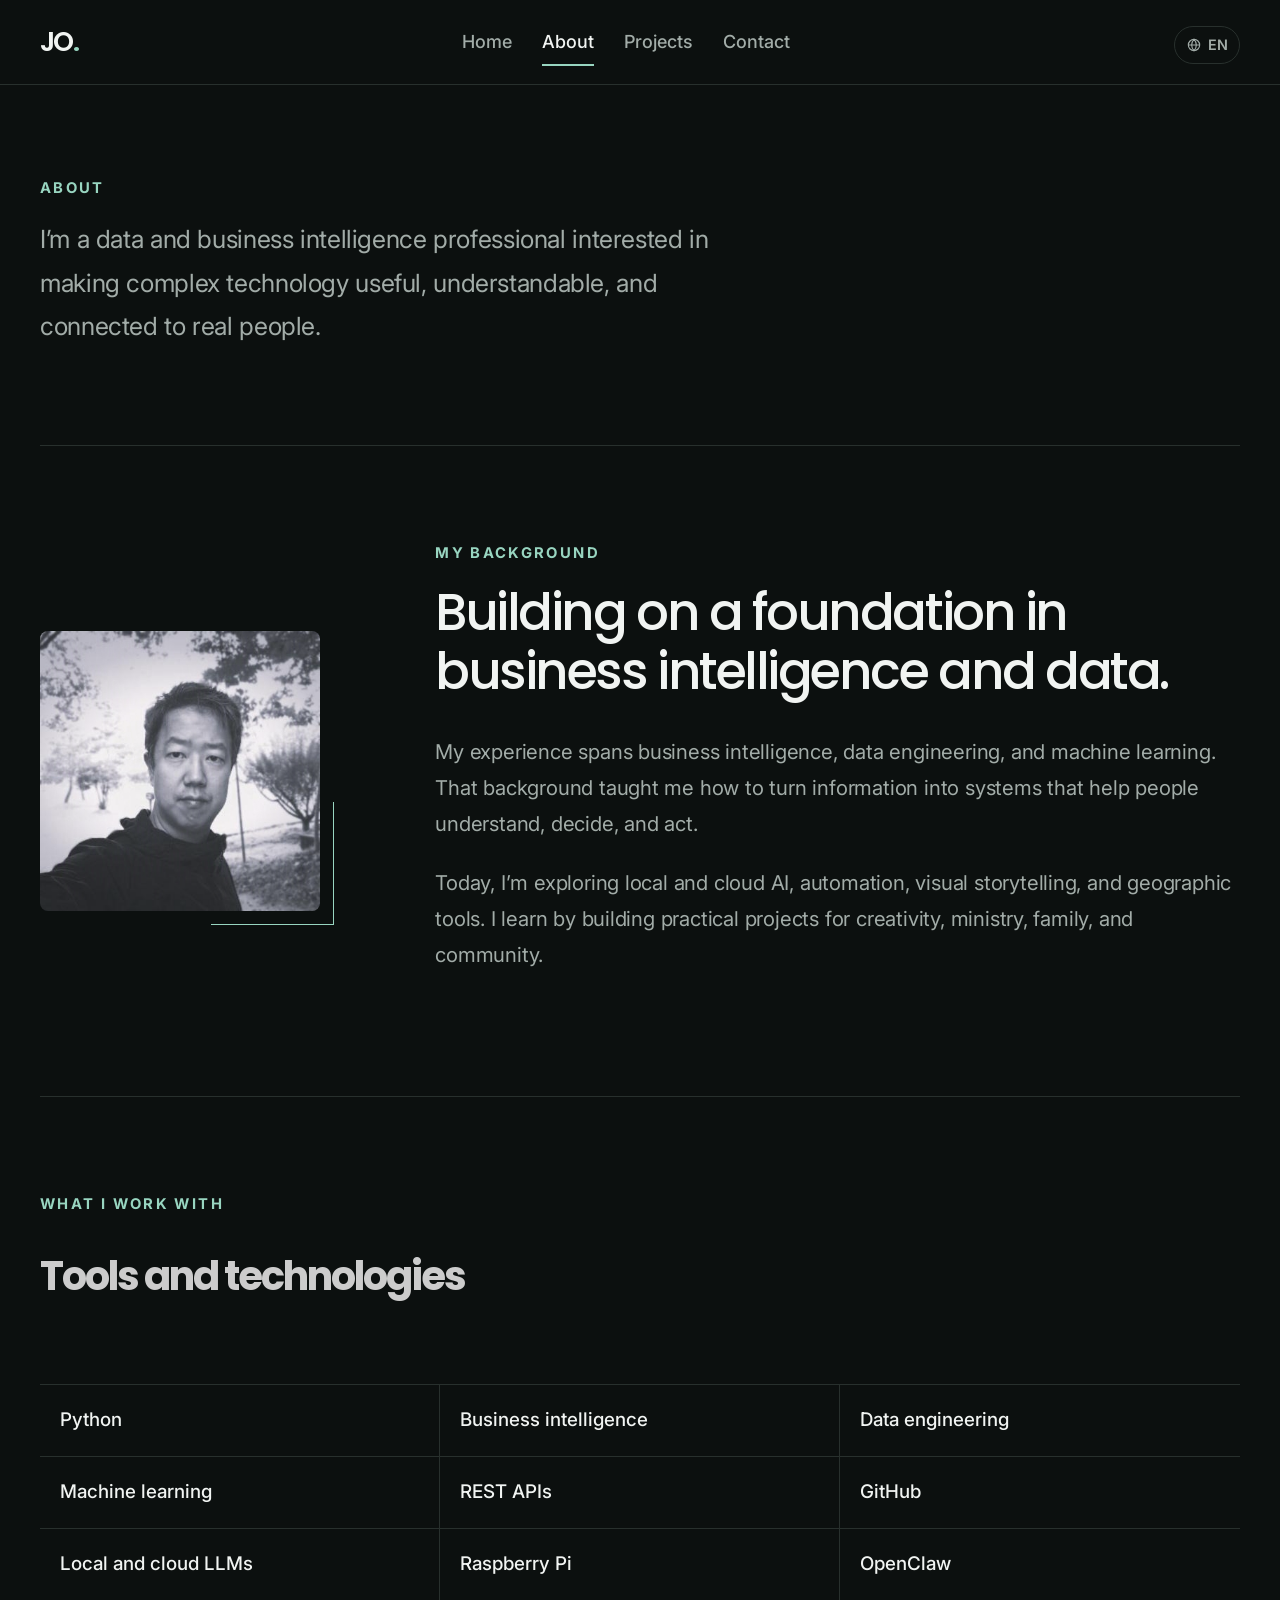
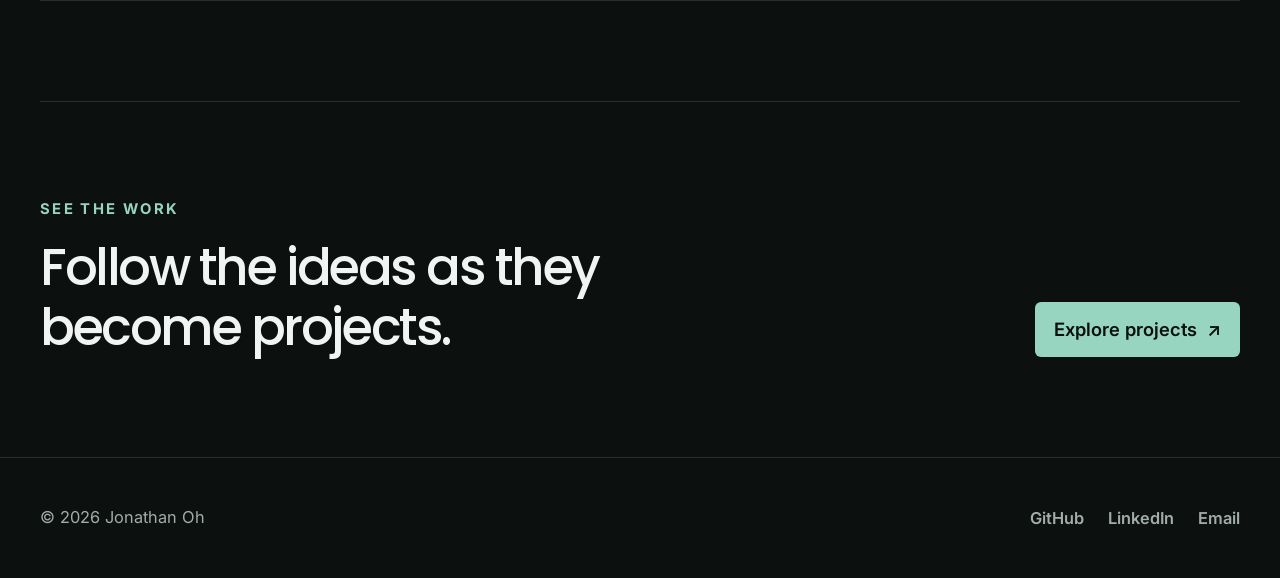
==== commit 1e177422: "Add English and Korean site translations" ====
--- a/about.html
+++ b/about.html
@@ -1,71 +1,63 @@
 <!DOCTYPE html>
-<html lang="en">
+<html lang="en" data-i18n-title="about.title">
 
 <head>
     <meta charset="UTF-8">
     <meta name="viewport" content="width=device-width, initial-scale=1.0">
-    <meta name="description" content="Learn about Jonathan Oh's background in business intelligence, data engineering, machine learning, and AI.">
+    <meta name="description" data-i18n-content="about.description" content="Learn about Jonathan Oh's background in business intelligence, data engineering, machine learning, and AI.">
     <title>About — Jonathan Oh</title>
 
     <link rel="preconnect" href="https://fonts.googleapis.com">
     <link rel="preconnect" href="https://fonts.gstatic.com" crossorigin>
     <link
-        href="https://fonts.googleapis.com/css2?family=Inter:wght@400;500;600;700&family=Poppins:wght@500;600&display=swap"
+        href="https://fonts.googleapis.com/css2?family=Inter:wght@400;500;600;700&family=Noto+Sans+KR:wght@400;500;600;700&family=Poppins:wght@500;600&display=swap"
         rel="stylesheet">
     <link rel="stylesheet" href="style.css">
+    <script src="js/i18n.js" defer></script>
 </head>
 
 <body class="site-page about-page">
-    <a class="skip-link" href="#main-content">Skip to content</a>
+    <a class="skip-link" href="#main-content" data-i18n="skip">Skip to content</a>
 
     <header class="home-header">
         <div class="site-shell home-nav">
             <a class="home-brand" href="index.html" aria-label="Jonathan Oh, home">JO<span>.</span></a>
-            <nav class="primary-nav" aria-label="Primary navigation">
-                <a href="index.html">Home</a>
-                <a href="about.html" aria-current="page">About</a>
-                <a href="projects.html">Projects</a>
-                <a href="contact.html">Contact</a>
+            <nav class="primary-nav" data-i18n-aria-label="nav.label" aria-label="Primary navigation">
+                <a href="index.html" data-i18n="nav.home">Home</a>
+                <a href="about.html" aria-current="page" data-i18n="nav.about">About</a>
+                <a href="projects.html" data-i18n="nav.projects">Projects</a>
+                <a href="contact.html" data-i18n="nav.contact">Contact</a>
             </nav>
+            <div data-language-control></div>
         </div>
     </header>
 
     <main id="main-content" class="page-main">
-        <section class="site-shell page-hero" aria-labelledby="page-title">
-            <p class="eyebrow">About</p>
-            <h1 id="page-title">Data experience.<br>Practical curiosity.</h1>
-            <p class="page-intro">
-                I’m a data and business intelligence professional interested in making complex technology useful,
-                understandable, and connected to real people.
-            </p>
+        <section class="site-shell page-hero compact-page-hero">
+            <p class="eyebrow" data-i18n="about.eyebrow">About</p>
+            <p class="page-intro" data-i18n="about.intro">I’m a data and business intelligence professional interested in making complex technology useful, understandable, and connected to real people.</p>
         </section>
 
         <section class="site-shell page-section profile-section" aria-labelledby="story-title">
             <div class="profile-image-wrap">
-                <img class="profile-image" src="images/jonathan.jpg" alt="Jonathan Oh" width="480" height="480">
+                <img class="profile-image" src="images/jonathan.jpg" data-i18n-alt="about.imageAlt" alt="Jonathan Oh" width="480" height="480">
             </div>
             <div class="profile-copy">
-                <p class="eyebrow">My background</p>
-                <h2 id="story-title">Building on a foundation in business intelligence and data.</h2>
-                <p>
-                    My experience spans business intelligence, data engineering, and machine learning. That background
-                    taught me how to turn information into systems that help people understand, decide, and act.
-                </p>
-                <p>
-                    Today, I’m exploring local and cloud AI, automation, visual storytelling, and geographic tools. I
-                    learn by building practical projects for creativity, ministry, family, and community.
-                </p>
+                <p class="eyebrow" data-i18n="about.background">My background</p>
+                <h2 id="story-title" data-i18n="about.storyHeading">Building on a foundation in business intelligence and data.</h2>
+                <p data-i18n="about.story1">My experience spans business intelligence, data engineering, and machine learning. That background taught me how to turn information into systems that help people understand, decide, and act.</p>
+                <p data-i18n="about.story2">Today, I’m exploring local and cloud AI, automation, visual storytelling, and geographic tools. I learn by building practical projects for creativity, ministry, family, and community.</p>
             </div>
         </section>
 
         <section class="site-shell page-section" aria-labelledby="focus-title">
             <div class="section-heading">
                 <div>
-                    <p class="eyebrow">What I work with</p>
-                    <h2 id="focus-title">Tools and technologies</h2>
+                    <p class="eyebrow" data-i18n="about.tools">What I work with</p>
+                    <h2 id="focus-title" data-i18n="about.toolsHeading">Tools and technologies</h2>
                 </div>
             </div>
-            <ul class="technology-list" aria-label="Technologies">
+            <ul class="technology-list" data-i18n-aria-label="about.technologies" aria-label="Technologies">
                 <li>Python</li>
                 <li>Business intelligence</li>
                 <li>Data engineering</li>
@@ -80,20 +72,20 @@
 
         <section class="site-shell page-section page-cta" aria-labelledby="cta-title">
             <div>
-                <p class="eyebrow">See the work</p>
-                <h2 id="cta-title">Follow the ideas as they become projects.</h2>
+                    <p class="eyebrow" data-i18n="about.ctaEyebrow">See the work</p>
+                    <h2 id="cta-title" data-i18n="about.ctaHeading">Follow the ideas as they become projects.</h2>
             </div>
-            <a class="button button-primary" href="projects.html">Explore projects <span aria-hidden="true">↗</span></a>
+            <a class="button button-primary" href="projects.html"><span data-i18n="about.cta">Explore projects</span> <span aria-hidden="true">↗</span></a>
         </section>
     </main>
 
     <footer class="home-footer">
         <div class="site-shell footer-inner">
-            <p>© 2026 Jonathan Oh</p>
+            <p data-i18n="footer.copyright">© 2026 Jonathan Oh</p>
             <div class="footer-links">
                 <a href="https://github.com/ohguitar58" target="_blank" rel="noreferrer">GitHub</a>
                 <a href="https://www.linkedin.com/in/jonathan-c-oh-38995641/" target="_blank" rel="noreferrer">LinkedIn</a>
-                <a href="mailto:choh76@gmail.com">Email</a>
+                <a href="mailto:choh76@gmail.com" data-i18n="footer.email">Email</a>
             </div>
         </div>
     </footer>
--- a/style.css
+++ b/style.css
@@ -2,6 +2,10 @@
 *::before,
 *::after {
     box-sizing: border-box;
+}
+
+html {
+    font-size: 20px;
 }
 
 body {
@@ -172,7 +176,7 @@
     background: var(--home-bg);
     color: var(--home-text);
     font-family: 'Inter', sans-serif;
-    font-size: 17.6px;
+    font-size: 32px;
     line-height: 1.6;
 }
 
@@ -217,7 +221,7 @@
 
 /* Professional homepage */
 .site-shell {
-    width: min(1180px, calc(100% - 80px));
+    width: min(1360px, calc(100% - 80px));
     margin-inline: auto;
 }
 
@@ -302,6 +306,119 @@
     background: var(--home-accent);
 }
 
+.language-switcher {
+    position: relative;
+    flex: 0 0 auto;
+}
+
+.language-switcher summary {
+    min-width: 66px;
+    min-height: 38px;
+    padding: 7px 9px;
+    display: inline-flex;
+    align-items: center;
+    justify-content: center;
+    gap: 6px;
+    border: 1px solid var(--home-border);
+    border-radius: 999px;
+    color: var(--home-muted);
+    font-size: 0.72rem;
+    font-weight: 600;
+    line-height: 1;
+    cursor: pointer;
+    list-style: none;
+}
+
+.language-switcher summary::-webkit-details-marker {
+    display: none;
+}
+
+.language-switcher summary:hover,
+.language-switcher[open] summary {
+    border-color: var(--home-accent);
+    color: var(--home-text);
+}
+
+.language-switcher summary:focus-visible,
+.language-switcher button:focus-visible {
+    outline: 2px solid var(--home-accent);
+    outline-offset: 3px;
+}
+
+.language-switcher svg {
+    width: 16px;
+    height: 16px;
+    fill: none;
+    stroke: currentColor;
+    stroke-width: 1.7;
+}
+
+.language-switcher:not([open]) .language-menu {
+    display: none;
+}
+
+.language-menu {
+    position: absolute;
+    top: calc(100% + 8px);
+    right: 0;
+    z-index: 20;
+    min-width: 116px;
+    padding: 5px;
+    display: grid;
+    border: 1px solid var(--home-border);
+    border-radius: 8px;
+    background: var(--home-surface);
+    box-shadow: 0 12px 24px rgba(0, 0, 0, 0.24);
+}
+
+.language-menu button {
+    padding: 8px 10px;
+    border: 0;
+    border-radius: 4px;
+    background: transparent;
+    color: var(--home-muted);
+    font: inherit;
+    font-size: 0.75rem;
+    text-align: left;
+    cursor: pointer;
+}
+
+.language-menu button:hover,
+.language-menu button[aria-pressed="true"] {
+    background: var(--home-accent-dark);
+    color: var(--home-text);
+}
+
+html[lang="ko"] body,
+html[lang="ko"] .home-page,
+html[lang="ko"] .site-page,
+html[lang="ko"] h1,
+html[lang="ko"] h2,
+html[lang="ko"] h3,
+html[lang="ko"] p,
+html[lang="ko"] .home-brand,
+html[lang="ko"] .button {
+    font-family: 'Noto Sans KR', sans-serif;
+}
+
+html[lang="ko"] .eyebrow,
+html[lang="ko"] .project-status,
+html[lang="ko"] .project-date,
+html[lang="ko"] .contact-label {
+    letter-spacing: 0.04em;
+}
+
+html[lang="ko"] .home-hero h1,
+html[lang="ko"] .site-page .page-hero h1,
+html[lang="ko"] .home-section h2,
+html[lang="ko"] .profile-copy h2,
+html[lang="ko"] .page-cta h2,
+html[lang="ko"] .contact-section .section-heading h2,
+html[lang="ko"] .project-detail-content h3 {
+    letter-spacing: -0.04em;
+    line-height: 1.22;
+}
+
 .home-page a:focus-visible {
     outline: 2px solid var(--home-accent);
     outline-offset: 5px;
@@ -333,7 +450,7 @@
     margin: 0;
     color: var(--home-text);
     font-family: 'Poppins', sans-serif;
-    font-size: clamp(3.2rem, 7vw, 6.5rem);
+    font-size: clamp(71.7px, 5.6vw, 145.6px);
     font-style: normal;
     font-weight: 500;
     line-height: 0.99;
@@ -436,6 +553,10 @@
     align-items: end;
     justify-content: space-between;
     gap: 30px;
+}
+
+.section-heading--compact .eyebrow {
+    margin-bottom: 0;
 }
 
 .home-section h2 {
@@ -532,6 +653,11 @@
     gap: 100px;
 }
 
+.about-preview--compact {
+    grid-template-columns: 180px minmax(300px, 650px);
+    justify-content: space-between;
+}
+
 .about-preview-copy {
     padding-top: 32px;
 }
@@ -616,7 +742,7 @@
     }
 
     .site-shell {
-        width: min(100% - 40px, 1180px);
+        width: min(100% - 40px, 1360px);
     }
 
     .home-nav {
@@ -643,7 +769,7 @@
     }
 
     .home-hero h1 {
-        font-size: clamp(2.85rem, 14vw, 4.25rem);
+        font-size: clamp(48px, 14vw, 119px);
         line-height: 1.02;
     }
 
@@ -707,7 +833,7 @@
     background: var(--home-bg);
     color: var(--home-text);
     font-family: 'Inter', sans-serif;
-    font-size: 17.6px;
+    font-size: 32px;
     line-height: 1.6;
 }
 
@@ -724,7 +850,7 @@
     margin: 0;
     color: var(--home-text);
     font-family: 'Poppins', sans-serif;
-    font-size: clamp(3.4rem, 8vw, 7.2rem);
+    font-size: clamp(76.2px, 6.4vw, 161.3px);
     font-style: normal;
     font-weight: 500;
     line-height: 0.98;
@@ -740,6 +866,14 @@
     font-weight: 400;
     line-height: 1.75;
     letter-spacing: -0.015em;
+}
+
+.site-page .compact-page-hero {
+    padding-block: 96px;
+}
+
+.site-page .compact-page-hero .page-intro {
+    margin-top: 0;
 }
 
 .site-page .page-section {
@@ -850,6 +984,10 @@
     border-top: 0;
 }
 
+.compact-contact-section > .eyebrow {
+    margin-bottom: 32px;
+}
+
 .contact-section .section-heading h2 {
     max-width: 980px;
     color: var(--home-text);
@@ -989,8 +1127,12 @@
         padding-block: 88px 76px;
     }
 
+    .site-page .compact-page-hero {
+        padding-block: 72px;
+    }
+
     .site-page .page-hero h1 {
-        font-size: clamp(2.9rem, 14vw, 5rem);
+        font-size: clamp(48px, 14vw, 140px);
         line-height: 1.02;
     }
 
@@ -1412,13 +1554,20 @@
     padding: 24px;
     background: #0f0f0f;
     flex: 1;
+    min-height: 0;
+    flex-direction: column;
     overflow-y: auto;
+    overscroll-behavior: contain;
+    -webkit-overflow-scrolling: touch;
 }
 
 .thumbnails-grid {
+    width: 100%;
+    max-width: 920px;
+    margin-inline: auto;
     display: grid;
-    grid-template-columns: repeat(auto-fill, minmax(240px, 1fr));
-    gap: 16px;
+    grid-template-columns: repeat(2, minmax(0, 1fr));
+    gap: 24px;
     padding: 8px;
 }
 
@@ -1682,14 +1831,14 @@
 /* Desktop Responsive Breakpoint (1024px and wider) */
 @media (min-width: 1024px) {
     .sermon-gallery-modal {
-        width: min(85%, 1200px);
+        width: min(92%, 1380px);
     }
 }
 
 /* Tablet Responsive Breakpoint (600px to 1023px) */
 @media (min-width: 600px) and (max-width: 1023px) {
     .sermon-gallery-modal {
-        width: 90%;
+        width: 94%;
     }
 
     .series-buttons {
@@ -1719,13 +1868,30 @@
     }
 
     .sermon-gallery-modal {
-        width: 95%;
-        max-height: 95vh;
-        margin: 0 auto;
+        inset: 0;
+        width: 100%;
+        height: 100vh;
+        height: 100dvh;
+        max-height: none;
+        padding: 0;
+        margin: 0;
+        overflow: hidden;
+    }
+
+    .sermon-gallery-modal.expanded-fullscreen {
+        width: 100%;
+        height: 100vh;
+        height: 100dvh;
+        max-height: none;
+    }
+
+    .sermon-gallery-modal.expanded-fullscreen .expanded-view {
+        height: 100%;
     }
 
     .gallery-header {
-        padding: 16px;
+        flex-shrink: 0;
+        padding: max(12px, env(safe-area-inset-top)) 16px 12px;
     }
 
     #gallery-title {
@@ -1739,7 +1905,8 @@
     }
 
     .series-selector {
-        padding: 16px;
+        flex-shrink: 0;
+        padding: 12px 16px;
     }
 
     .series-selector label {
@@ -1748,28 +1915,31 @@
     }
 
     .series-buttons {
-        flex-direction: column;
+        display: grid;
+        grid-template-columns: repeat(2, minmax(0, 1fr));
         gap: 8px;
     }
 
     .series-button {
         width: 100%;
-        padding: 10px 12px;
-        font-size: 0.85rem;
-        min-height: 44px;
+        padding: 8px 10px;
+        font-size: 0.78rem;
+        min-height: 40px;
         display: flex;
         align-items: center;
         justify-content: center;
     }
 
     .thumbnails-view {
-        padding: 16px;
+        min-height: 0;
+        padding: 12px 16px max(16px, env(safe-area-inset-bottom));
     }
 
     .thumbnails-grid {
-        grid-template-columns: repeat(auto-fill, minmax(100px, 1fr));
+        max-width: none;
+        grid-template-columns: repeat(2, minmax(0, 1fr));
         gap: 12px;
-        padding: 4px;
+        padding: 0;
     }
 
     .thumbnail-item {
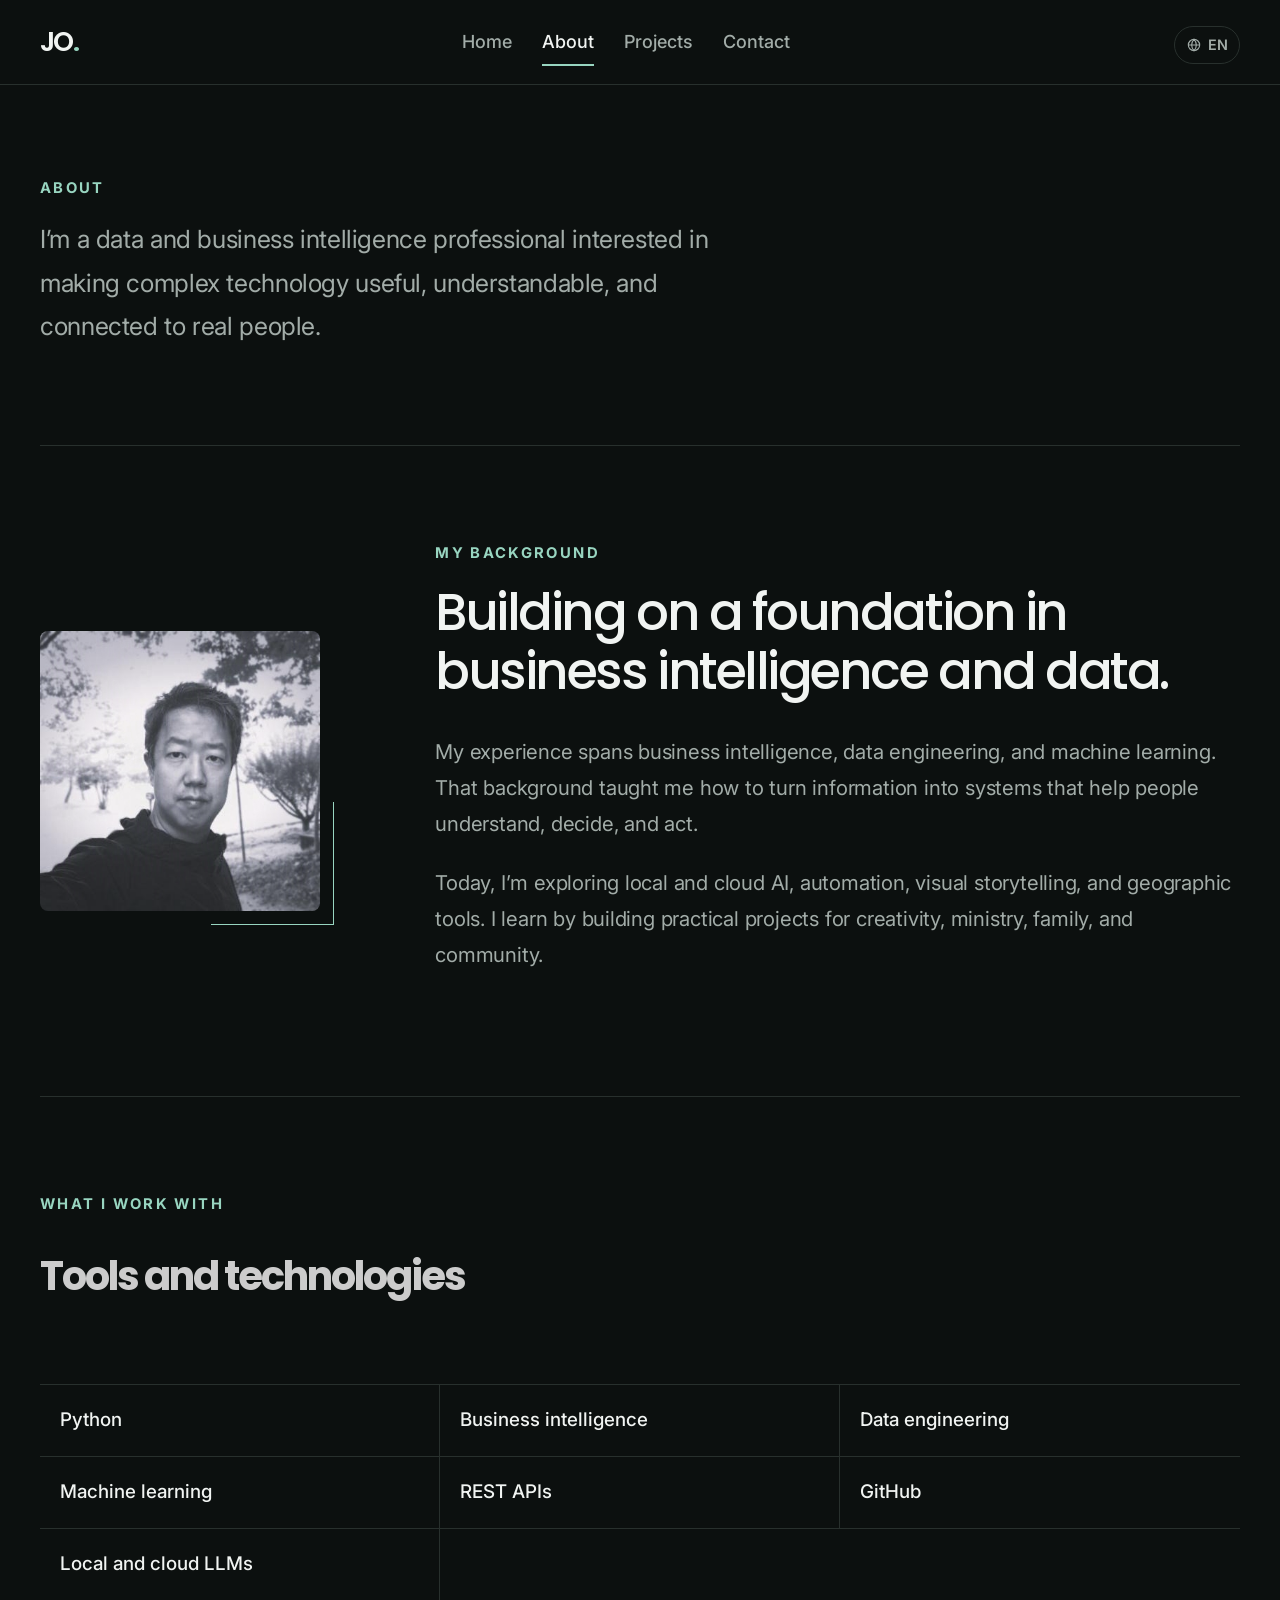
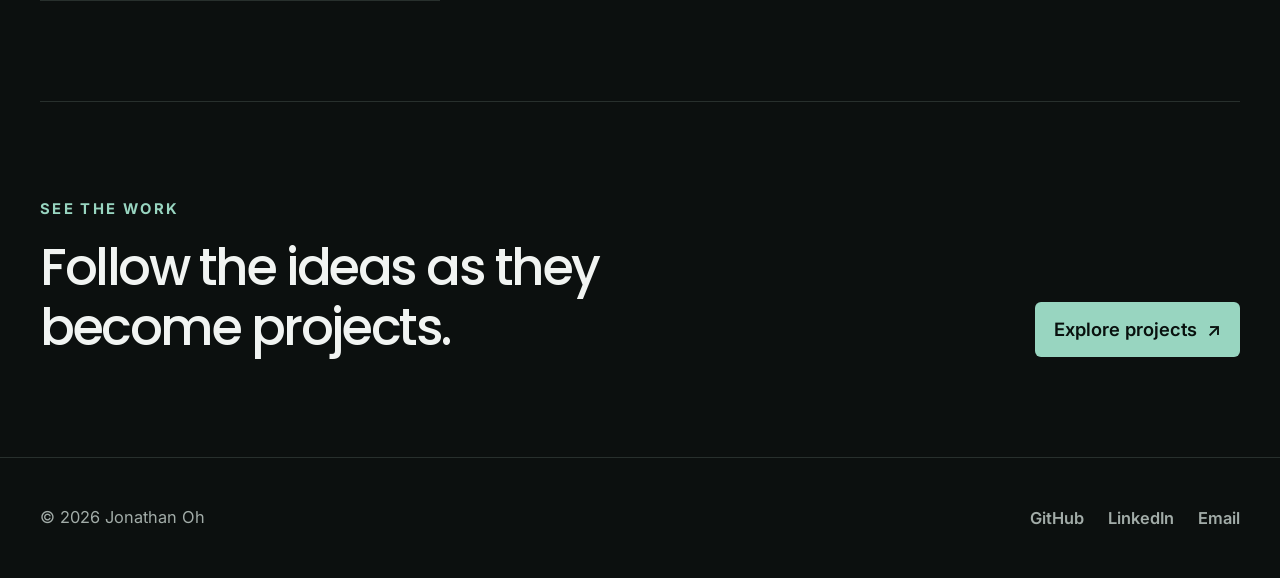
==== commit 21ae3918: "Remove Raspberry Pi and OpenClaw from About tools list" ====
--- a/about.html
+++ b/about.html
@@ -65,8 +65,6 @@
                 <li>REST APIs</li>
                 <li>GitHub</li>
                 <li>Local and cloud LLMs</li>
-                <li>Raspberry Pi</li>
-                <li>OpenClaw</li>
             </ul>
         </section>
 
